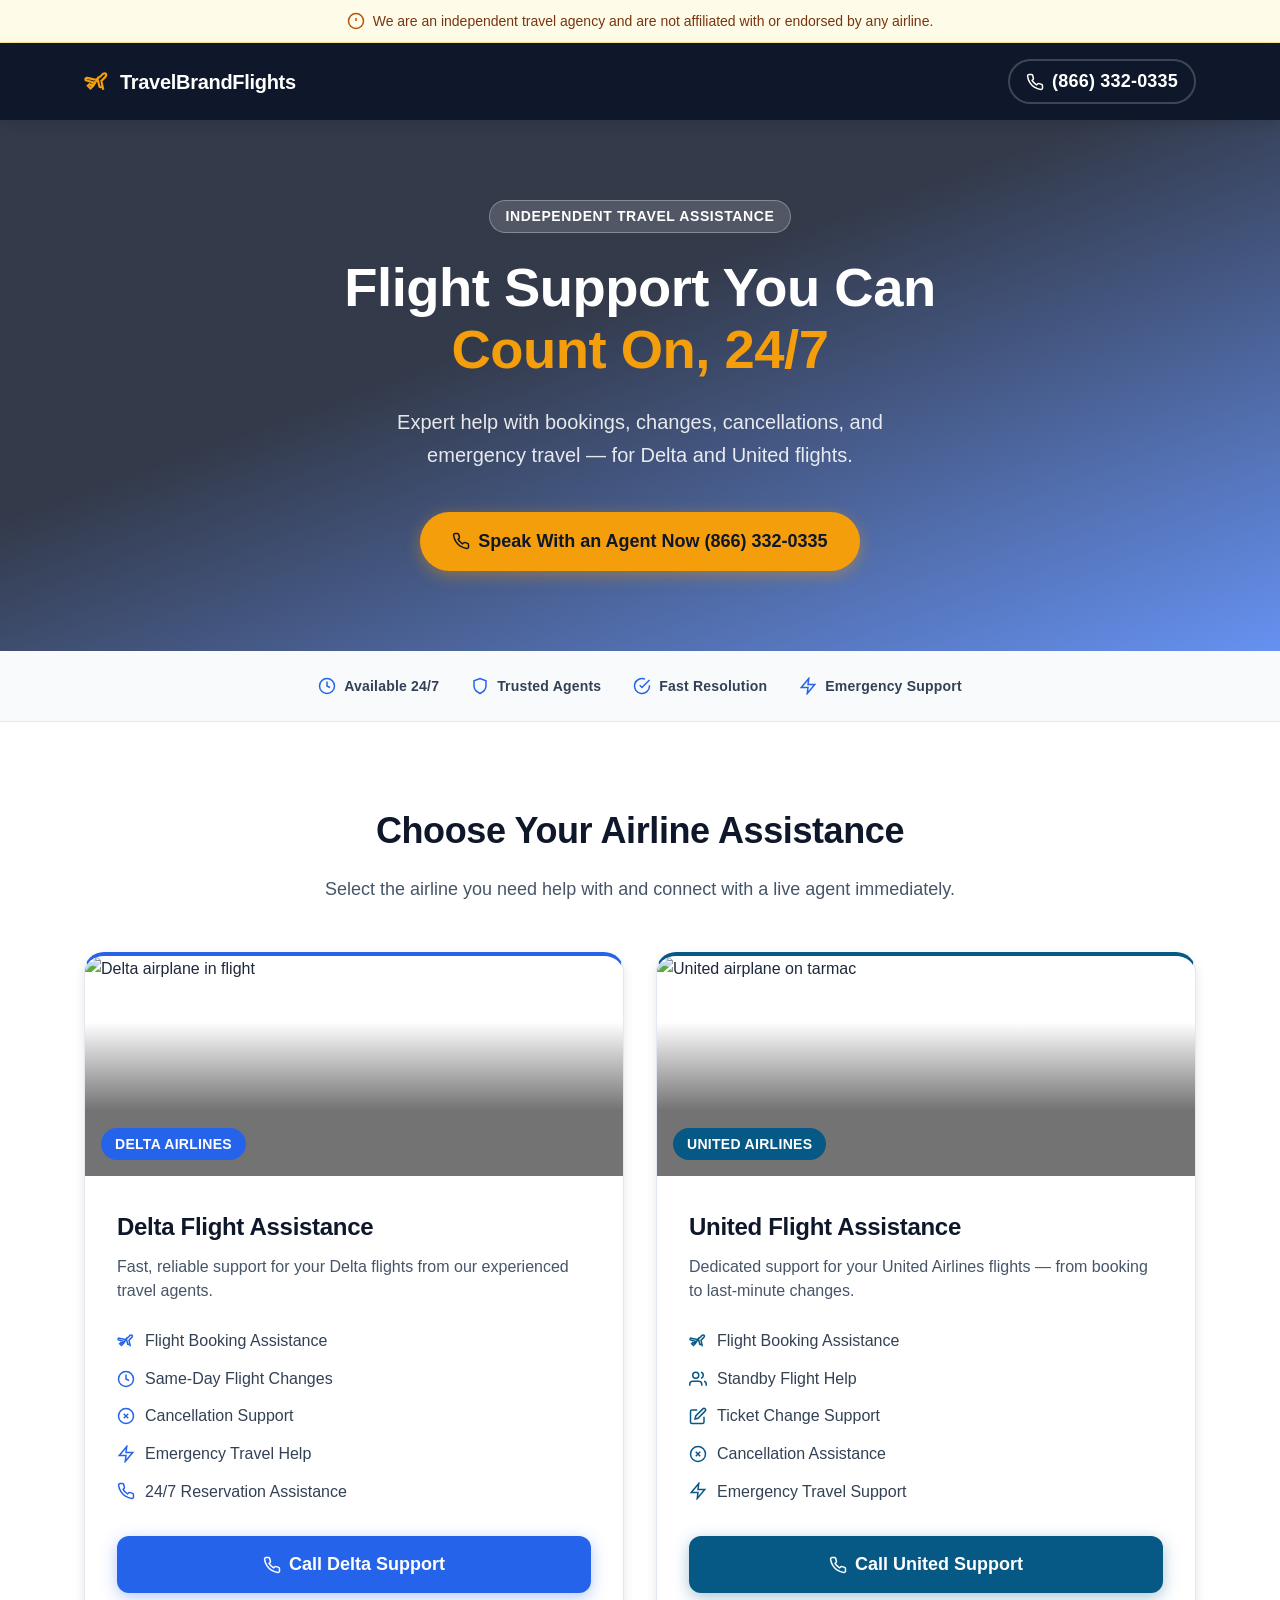
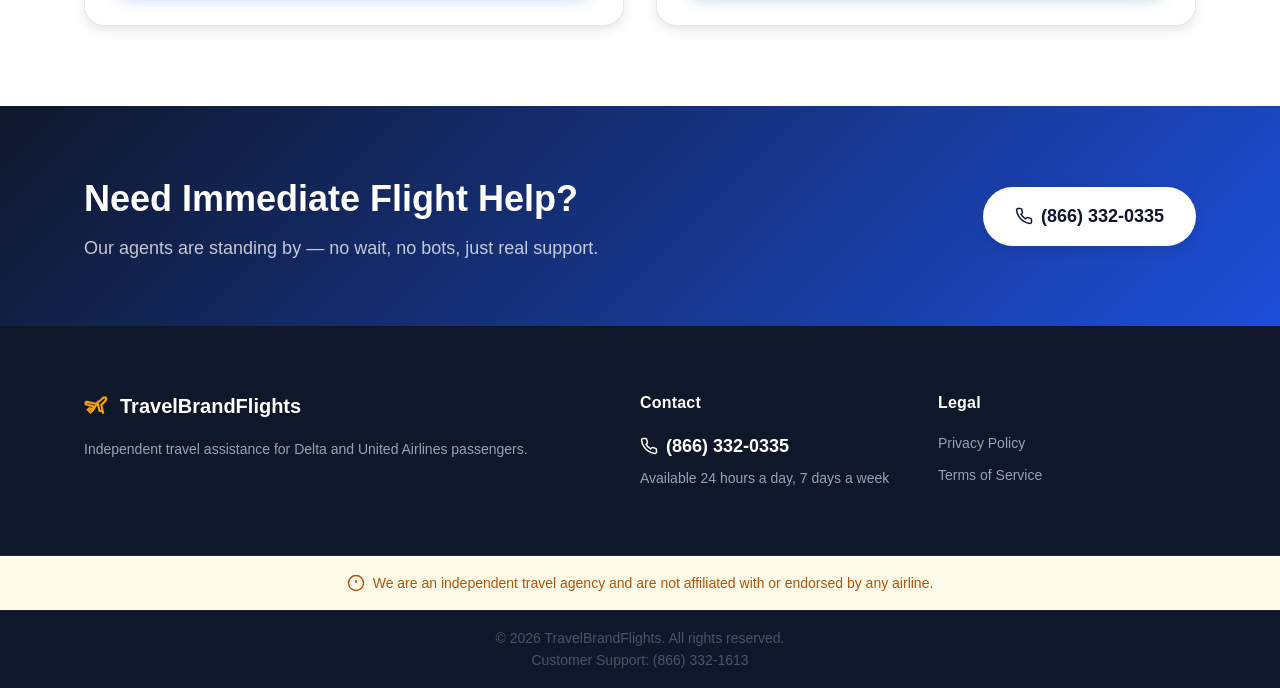
==== index.html @ d19da0a3 "Update fmt.Println message from 'Hello' to 'Goodbye'" ====
<!DOCTYPE html>
<html lang="en">
<head>
  <meta charset="UTF-8">
  <meta name="viewport" content="width=device-width, initial-scale=1.0">
  <title>Travel Flight Assistance – Delta &amp; United Support</title>
  <meta name="description" content="Independent travel assistance for Delta and United Airlines. Get help with flight booking, same-day changes, cancellations, and emergency travel support. Available 24/7.">
  <meta name="robots" content="index, follow">
  <link rel="stylesheet" href="style.css">
</head>
<body>

  <!-- Disclaimer Banner -->
  <div class="disclaimer-banner" role="note" aria-label="Independence notice">
    <div class="container disclaimer-inner">
      <svg viewBox="0 0 24 24" fill="none" stroke="currentColor" stroke-width="2" aria-hidden="true" class="icon-sm">
        <circle cx="12" cy="12" r="10"/><line x1="12" y1="8" x2="12" y2="12"/><line x1="12" y1="16" x2="12.01" y2="16"/>
      </svg>
      <span>We are an independent travel agency and are not affiliated with or endorsed by any airline.</span>
    </div>
  </div>

  <!-- Header -->
  <header class="header">
    <div class="container header-inner">
      <div class="logo">
        <svg viewBox="0 0 24 24" fill="none" stroke="currentColor" stroke-width="2" aria-hidden="true" class="icon-md">
          <path d="M17.8 19.2 16 11l3.5-3.5C21 6 21 4 19 4s-2 1-3.5 2.5L11 10l-8.2-1.8c-.5-.1-.9.1-1.1.5l-.3.5c-.2.5-.1 1 .3 1.3L9 12.5l-2.5 2.5L5 14l-1.5 1.5L6 18l2.5-2.5L12.5 9l1.8 7.3c.3.4.8.5 1.3.3l.5-.3c.4-.2.6-.6.5-1.1Z"/>
        </svg>
        <span>TravelBrandFlights</span>
      </div>
      <a href="tel:+18663320335" class="header-phone" aria-label="Call us at (866) 332-0335">
        <svg viewBox="0 0 24 24" fill="none" stroke="currentColor" stroke-width="2" aria-hidden="true" class="icon-sm">
          <path d="M22 16.92v3a2 2 0 0 1-2.18 2 19.79 19.79 0 0 1-8.63-3.07 19.5 19.5 0 0 1-6-6 19.79 19.79 0 0 1-3.07-8.67A2 2 0 0 1 4.11 2h3a2 2 0 0 1 2 1.72 12.84 12.84 0 0 0 .7 2.81 2 2 0 0 1-.45 2.11L8.09 9.91a16 16 0 0 0 6 6l1.27-1.27a2 2 0 0 1 2.11-.45 12.84 12.84 0 0 0 2.81.7A2 2 0 0 1 22 16.92z"/>
        </svg>
        (866) 332-0335
      </a>
    </div>
  </header>

  <!-- Hero -->
  <section class="hero">
    <div class="hero-bg" aria-hidden="true"></div>
    <div class="container hero-content">
      <p class="hero-eyebrow">Independent Travel Assistance</p>
      <h1 class="hero-title">Flight Support You Can<br><em>Count On, 24/7</em></h1>
      <p class="hero-sub">Expert help with bookings, changes, cancellations, and emergency travel — for Delta and United flights.</p>
      <a href="tel:+18663320335" class="btn btn-primary btn-lg">
        <svg viewBox="0 0 24 24" fill="none" stroke="currentColor" stroke-width="2" aria-hidden="true" class="icon-sm">
          <path d="M22 16.92v3a2 2 0 0 1-2.18 2 19.79 19.79 0 0 1-8.63-3.07 19.5 19.5 0 0 1-6-6 19.79 19.79 0 0 1-3.07-8.67A2 2 0 0 1 4.11 2h3a2 2 0 0 1 2 1.72 12.84 12.84 0 0 0 .7 2.81 2 2 0 0 1-.45 2.11L8.09 9.91a16 16 0 0 0 6 6l1.27-1.27a2 2 0 0 1 2.11-.45 12.84 12.84 0 0 0 2.81.7A2 2 0 0 1 22 16.92z"/>
        </svg>
        Speak With an Agent Now 
        (866) 332-0335
      </a>
    </div>
  </section>

  <!-- Trust Bar -->
  <div class="trust-bar">
    <div class="container trust-inner">
      <div class="trust-item">
        <svg viewBox="0 0 24 24" fill="none" stroke="currentColor" stroke-width="2" aria-hidden="true" class="icon-sm"><circle cx="12" cy="12" r="10"/><polyline points="12,6 12,12 16,14"/></svg>
        <span>Available 24/7</span>
      </div>
      <div class="trust-item">
        <svg viewBox="0 0 24 24" fill="none" stroke="currentColor" stroke-width="2" aria-hidden="true" class="icon-sm"><path d="M12 22s8-4 8-10V5l-8-3-8 3v7c0 6 8 10 8 10z"/></svg>
        <span>Trusted Agents</span>
      </div>
      <div class="trust-item">
        <svg viewBox="0 0 24 24" fill="none" stroke="currentColor" stroke-width="2" aria-hidden="true" class="icon-sm"><path d="M22 11.08V12a10 10 0 1 1-5.93-9.14"/><polyline points="22,4 12,14.01 9,11.01"/></svg>
        <span>Fast Resolution</span>
      </div>
      <div class="trust-item">
        <svg viewBox="0 0 24 24" fill="none" stroke="currentColor" stroke-width="2" aria-hidden="true" class="icon-sm"><polygon points="13,2 3,14 12,14 11,22 21,10 12,10 13,2"/></svg>
        <span>Emergency Support</span>
      </div>
    </div>
  </div>

  <!-- Main Cards Section -->
  <main id="services">
    <div class="container main-wrap">
      <h2 class="section-heading">Choose Your Airline Assistance</h2>
      <p class="section-sub">Select the airline you need help with and connect with a live agent immediately.</p>

      <div class="cards-grid">

        <!-- Card 1: Delta -->
        <article class="airline-card delta-card">
          <div class="card-image-wrap">
            <img
              src="https://images.pexels.com/photos/358319/pexels-photo-358319.jpeg?auto=compress&cs=tinysrgb&w=800&h=400&fit=crop"
              alt="Delta airplane in flight"
              loading="lazy"
              width="800" height="400"
            >
            <div class="card-img-overlay">
              <span class="airline-badge delta-badge">Delta Airlines</span>
            </div>
          </div>
          <div class="card-body">
            <h2 class="card-title">Delta Flight Assistance</h2>
            <p class="card-desc">Fast, reliable support for your Delta flights from our experienced travel agents.</p>
            <ul class="service-list">
              <li>
                <svg viewBox="0 0 24 24" fill="none" stroke="currentColor" stroke-width="2" aria-hidden="true" class="icon-sm list-icon"><path d="M17.8 19.2 16 11l3.5-3.5C21 6 21 4 19 4s-2 1-3.5 2.5L11 10l-8.2-1.8c-.5-.1-.9.1-1.1.5l-.3.5c-.2.5-.1 1 .3 1.3L9 12.5l-2.5 2.5L5 14l-1.5 1.5L6 18l2.5-2.5L12.5 9l1.8 7.3c.3.4.8.5 1.3.3l.5-.3c.4-.2.6-.6.5-1.1Z"/></svg>
                Flight Booking Assistance
              </li>
              <li>
                <svg viewBox="0 0 24 24" fill="none" stroke="currentColor" stroke-width="2" aria-hidden="true" class="icon-sm list-icon"><circle cx="12" cy="12" r="10"/><polyline points="12,6 12,12 16,14"/></svg>
                Same-Day Flight Changes
              </li>
              <li>
                <svg viewBox="0 0 24 24" fill="none" stroke="currentColor" stroke-width="2" aria-hidden="true" class="icon-sm list-icon"><circle cx="12" cy="12" r="10"/><line x1="15" y1="9" x2="9" y2="15"/><line x1="9" y1="9" x2="15" y2="15"/></svg>
                Cancellation Support
              </li>
              <li>
                <svg viewBox="0 0 24 24" fill="none" stroke="currentColor" stroke-width="2" aria-hidden="true" class="icon-sm list-icon"><polygon points="13,2 3,14 12,14 11,22 21,10 12,10 13,2"/></svg>
                Emergency Travel Help
              </li>
              <li>
                <svg viewBox="0 0 24 24" fill="none" stroke="currentColor" stroke-width="2" aria-hidden="true" class="icon-sm list-icon"><path d="M22 16.92v3a2 2 0 0 1-2.18 2 19.79 19.79 0 0 1-8.63-3.07 19.5 19.5 0 0 1-6-6 19.79 19.79 0 0 1-3.07-8.67A2 2 0 0 1 4.11 2h3a2 2 0 0 1 2 1.72 12.84 12.84 0 0 0 .7 2.81 2 2 0 0 1-.45 2.11L8.09 9.91a16 16 0 0 0 6 6l1.27-1.27a2 2 0 0 1 2.11-.45 12.84 12.84 0 0 0 2.81.7A2 2 0 0 1 22 16.92z"/></svg>
                24/7 Reservation Assistance
              </li>
            </ul>
            <a href="tel:+18663320335" class="btn btn-delta card-cta">
              <svg viewBox="0 0 24 24" fill="none" stroke="currentColor" stroke-width="2" aria-hidden="true" class="icon-sm">
                <path d="M22 16.92v3a2 2 0 0 1-2.18 2 19.79 19.79 0 0 1-8.63-3.07 19.5 19.5 0 0 1-6-6 19.79 19.79 0 0 1-3.07-8.67A2 2 0 0 1 4.11 2h3a2 2 0 0 1 2 1.72 12.84 12.84 0 0 0 .7 2.81 2 2 0 0 1-.45 2.11L8.09 9.91a16 16 0 0 0 6 6l1.27-1.27a2 2 0 0 1 2.11-.45 12.84 12.84 0 0 0 2.81.7A2 2 0 0 1 22 16.92z"/>
              </svg>
              Call Delta Support
            </a>
          </div>
        </article>

        <!-- Card 2: United -->
        <article class="airline-card united-card">
          <div class="card-image-wrap">
            <img
              src="https://images.pexels.com/photos/723240/pexels-photo-723240.jpeg?auto=compress&cs=tinysrgb&w=800&h=400&fit=crop"
              alt="United airplane on tarmac"
              loading="lazy"
              width="800" height="400"
            >
            <div class="card-img-overlay">
              <span class="airline-badge united-badge">United Airlines</span>
            </div>
          </div>
          <div class="card-body">
            <h2 class="card-title">United Flight Assistance</h2>
            <p class="card-desc">Dedicated support for your United Airlines flights — from booking to last-minute changes.</p>
            <ul class="service-list">
              <li>
                <svg viewBox="0 0 24 24" fill="none" stroke="currentColor" stroke-width="2" aria-hidden="true" class="icon-sm list-icon"><path d="M17.8 19.2 16 11l3.5-3.5C21 6 21 4 19 4s-2 1-3.5 2.5L11 10l-8.2-1.8c-.5-.1-.9.1-1.1.5l-.3.5c-.2.5-.1 1 .3 1.3L9 12.5l-2.5 2.5L5 14l-1.5 1.5L6 18l2.5-2.5L12.5 9l1.8 7.3c.3.4.8.5 1.3.3l.5-.3c.4-.2.6-.6.5-1.1Z"/></svg>
                Flight Booking Assistance
              </li>
              <li>
                <svg viewBox="0 0 24 24" fill="none" stroke="currentColor" stroke-width="2" aria-hidden="true" class="icon-sm list-icon"><path d="M17 21v-2a4 4 0 0 0-4-4H5a4 4 0 0 0-4 4v2"/><circle cx="9" cy="7" r="4"/><path d="M23 21v-2a4 4 0 0 0-3-3.87"/><path d="M16 3.13a4 4 0 0 1 0 7.75"/></svg>
                Standby Flight Help
              </li>
              <li>
                <svg viewBox="0 0 24 24" fill="none" stroke="currentColor" stroke-width="2" aria-hidden="true" class="icon-sm list-icon"><path d="M11 4H4a2 2 0 0 0-2 2v14a2 2 0 0 0 2 2h14a2 2 0 0 0 2-2v-7"/><path d="M18.5 2.5a2.121 2.121 0 0 1 3 3L12 15l-4 1 1-4 9.5-9.5z"/></svg>
                Ticket Change Support
              </li>
              <li>
                <svg viewBox="0 0 24 24" fill="none" stroke="currentColor" stroke-width="2" aria-hidden="true" class="icon-sm list-icon"><circle cx="12" cy="12" r="10"/><line x1="15" y1="9" x2="9" y2="15"/><line x1="9" y1="9" x2="15" y2="15"/></svg>
                Cancellation Assistance
              </li>
              <li>
                <svg viewBox="0 0 24 24" fill="none" stroke="currentColor" stroke-width="2" aria-hidden="true" class="icon-sm list-icon"><polygon points="13,2 3,14 12,14 11,22 21,10 12,10 13,2"/></svg>
                Emergency Travel Support
              </li>
            </ul>
            <a href="tel:+18663320335" class="btn btn-united card-cta">
              <svg viewBox="0 0 24 24" fill="none" stroke="currentColor" stroke-width="2" aria-hidden="true" class="icon-sm">
                <path d="M22 16.92v3a2 2 0 0 1-2.18 2 19.79 19.79 0 0 1-8.63-3.07 19.5 19.5 0 0 1-6-6 19.79 19.79 0 0 1-3.07-8.67A2 2 0 0 1 4.11 2h3a2 2 0 0 1 2 1.72 12.84 12.84 0 0 0 .7 2.81 2 2 0 0 1-.45 2.11L8.09 9.91a16 16 0 0 0 6 6l1.27-1.27a2 2 0 0 1 2.11-.45 12.84 12.84 0 0 0 2.81.7A2 2 0 0 1 22 16.92z"/>
              </svg>
              Call United Support
            </a>
          </div>
        </article>

      </div>
    </div>
  </main>

  <!-- CTA Band -->
  <section class="cta-band">
    <div class="container cta-band-inner">
      <div class="cta-band-text">
        <h2>Need Immediate Flight Help?</h2>
        <p>Our agents are standing by — no wait, no bots, just real support.</p>
      </div>
      <a href="tel:+18663320335" class="btn btn-white btn-lg">
        <svg viewBox="0 0 24 24" fill="none" stroke="currentColor" stroke-width="2" aria-hidden="true" class="icon-sm">
          <path d="M22 16.92v3a2 2 0 0 1-2.18 2 19.79 19.79 0 0 1-8.63-3.07 19.5 19.5 0 0 1-6-6 19.79 19.79 0 0 1-3.07-8.67A2 2 0 0 1 4.11 2h3a2 2 0 0 1 2 1.72 12.84 12.84 0 0 0 .7 2.81 2 2 0 0 1-.45 2.11L8.09 9.91a16 16 0 0 0 6 6l1.27-1.27a2 2 0 0 1 2.11-.45 12.84 12.84 0 0 0 2.81.7A2 2 0 0 1 22 16.92z"/>
        </svg>
        (866) 332-0335
      </a>
    </div>
  </section>

  <!-- Footer -->
  <footer class="footer">
    <div class="container footer-grid">

      <div class="footer-col">
        <div class="footer-logo">
          <svg viewBox="0 0 24 24" fill="none" stroke="currentColor" stroke-width="2" aria-hidden="true" class="icon-md">
            <path d="M17.8 19.2 16 11l3.5-3.5C21 6 21 4 19 4s-2 1-3.5 2.5L11 10l-8.2-1.8c-.5-.1-.9.1-1.1.5l-.3.5c-.2.5-.1 1 .3 1.3L9 12.5l-2.5 2.5L5 14l-1.5 1.5L6 18l2.5-2.5L12.5 9l1.8 7.3c.3.4.8.5 1.3.3l.5-.3c.4-.2.6-.6.5-1.1Z"/>
          </svg>
          TravelBrandFlights
        </div>
        <p>Independent travel assistance for Delta and United Airlines passengers.</p>
      </div>

      <div class="footer-col">
        <h3>Contact</h3>
        <a href="tel:+18663320335" class="footer-phone">
          <svg viewBox="0 0 24 24" fill="none" stroke="currentColor" stroke-width="2" aria-hidden="true" class="icon-sm">
            <path d="M22 16.92v3a2 2 0 0 1-2.18 2 19.79 19.79 0 0 1-8.63-3.07 19.5 19.5 0 0 1-6-6 19.79 19.79 0 0 1-3.07-8.67A2 2 0 0 1 4.11 2h3a2 2 0 0 1 2 1.72 12.84 12.84 0 0 0 .7 2.81 2 2 0 0 1-.45 2.11L8.09 9.91a16 16 0 0 0 6 6l1.27-1.27a2 2 0 0 1 2.11-.45 12.84 12.84 0 0 0 2.81.7A2 2 0 0 1 22 16.92z"/>
          </svg>
          (866) 332-0335
        </a>
        <p class="footer-hours">Available 24 hours a day, 7 days a week</p>
      </div>

      <div class="footer-col">
        <h3>Legal</h3>
        <nav aria-label="Footer legal links" class="footer-nav">
          <a href="privacy-policy.html">Privacy Policy</a>
          <a href="terms-conditions.html">Terms of Service</a>
        </nav>
      </div>

    </div>

    <div class="footer-disclaimer">
      <div class="container footer-disclaimer-inner">
        <svg viewBox="0 0 24 24" fill="none" stroke="currentColor" stroke-width="2" aria-hidden="true" class="icon-sm">
          <circle cx="12" cy="12" r="10"/><line x1="12" y1="8" x2="12" y2="12"/><line x1="12" y1="16" x2="12.01" y2="16"/>
        </svg>
        We are an independent travel agency and are not affiliated with or endorsed by any airline.
      </div>
    </div>

    <div class="footer-bottom">
  <div class="container">
    <p>&copy; 2026 TravelBrandFlights. All rights reserved.</p>
    <p>Customer Support: (866) 332-1613</p>
  </div>
</div> 

  </footer>

  <script src="script.js" type="module"></script>
</body>
</html>
---- style.css ----
/* ── Reset & Base ─────────────────────────────────────────── */
*, *::before, *::after { box-sizing: border-box; margin: 0; padding: 0; }

:root {
  --font: -apple-system, BlinkMacSystemFont, 'Segoe UI', Roboto, Helvetica, Arial, sans-serif;

  /* Color system */
  --clr-delta-600:  #1d4ed8;
  --clr-delta-500:  #2563eb;
  --clr-delta-400:  #3b82f6;
  --clr-delta-100:  #dbeafe;
  --clr-delta-50:   #eff6ff;

  --clr-united-700: #0c4a6e;
  --clr-united-600: #075985;
  --clr-united-500: #0ea5e9;
  --clr-united-100: #e0f2fe;
  --clr-united-50:  #f0f9ff;

  --clr-neutral-900: #0f172a;
  --clr-neutral-800: #1e293b;
  --clr-neutral-700: #334155;
  --clr-neutral-600: #475569;
  --clr-neutral-400: #94a3b8;
  --clr-neutral-200: #e2e8f0;
  --clr-neutral-100: #f1f5f9;
  --clr-neutral-50:  #f8fafc;

  --clr-accent:      #f59e0b;
  --clr-accent-dark: #d97706;
  --clr-success:     #16a34a;
  --clr-warning:     #d97706;
  --clr-error:       #dc2626;

  /* Spacing (8px system) */
  --sp-1: 8px; --sp-2: 16px; --sp-3: 24px; --sp-4: 32px;
  --sp-5: 40px; --sp-6: 48px; --sp-8: 64px; --sp-10: 80px;

  /* Type */
  --text-sm:   0.875rem;
  --text-base: 1rem;
  --text-lg:   1.125rem;
  --text-xl:   1.25rem;
  --text-2xl:  1.5rem;
  --text-3xl:  1.875rem;
  --text-4xl:  2.25rem;
  --text-5xl:  3rem;

  --radius-sm: 6px;
  --radius-md: 12px;
  --radius-lg: 20px;
  --radius-pill: 999px;

  --shadow-sm:  0 1px 3px rgba(0,0,0,.08);
  --shadow-md:  0 4px 12px rgba(0,0,0,.1);
  --shadow-lg:  0 12px 32px rgba(0,0,0,.14);
  --shadow-xl:  0 20px 48px rgba(0,0,0,.18);

  --transition: 0.22s cubic-bezier(.4,0,.2,1);
}

html { scroll-behavior: smooth; }

body {
  font-family: var(--font);
  font-size: var(--text-base);
  line-height: 1.6;
  color: var(--clr-neutral-800);
  background: #fff;
  -webkit-font-smoothing: antialiased;
}

/* ── Icon helpers ─────────────────────────────────────────── */
.icon-sm  { width: 18px; height: 18px; flex-shrink: 0; }
.icon-md  { width: 26px; height: 26px; flex-shrink: 0; }

/* ── Layout ──────────────────────────────────────────────── */
.container {
  max-width: 1160px;
  margin: 0 auto;
  padding: 0 var(--sp-3);
}

/* ── Disclaimer Banner ───────────────────────────────────── */
.disclaimer-banner {
  background: #fefce8;
  border-bottom: 1px solid #fde68a;
  padding: 10px 0;
  font-size: var(--text-sm);
  color: #78350f;
}
.disclaimer-inner {
  display: flex;
  align-items: center;
  gap: var(--sp-1);
  justify-content: center;
  text-align: center;
}
.disclaimer-inner svg { color: #b45309; flex-shrink: 0; }

/* ── Header ──────────────────────────────────────────────── */
.header {
  background: var(--clr-neutral-900);
  padding: var(--sp-2) 0;
  position: sticky;
  top: 0;
  z-index: 100;
  box-shadow: var(--shadow-md);
}
.header-inner {
  display: flex;
  justify-content: space-between;
  align-items: center;
  gap: var(--sp-2);
}
.logo {
  display: flex;
  align-items: center;
  gap: 10px;
  color: #fff;
  font-size: var(--text-xl);
  font-weight: 700;
  letter-spacing: -.3px;
  text-decoration: none;
}
.logo svg { color: var(--clr-accent); }
.header-phone {
  display: flex;
  align-items: center;
  gap: 8px;
  color: #fff;
  text-decoration: none;
  font-size: var(--text-lg);
  font-weight: 700;
  letter-spacing: .2px;
  padding: 6px 16px;
  border-radius: var(--radius-pill);
  border: 2px solid rgba(255,255,255,.2);
  transition: background var(--transition), border-color var(--transition);
}
.header-phone:hover {
  background: rgba(255,255,255,.1);
  border-color: rgba(255,255,255,.5);
}

/* ── Hero ────────────────────────────────────────────────── */
.hero {
  position: relative;
  min-height: 520px;
  display: flex;
  align-items: center;
  overflow: hidden;
}
.hero-bg {
  position: absolute;
  inset: 0;
  background:
    linear-gradient(160deg, rgba(15,23,42,.85) 40%, rgba(37,99,235,.7) 100%),
    url('https://images.pexels.com/photos/1004584/pexels-photo-1004584.jpeg?auto=compress&cs=tinysrgb&w=1600&h=700&fit=crop')
    center/cover no-repeat;
}
.hero-content {
  position: relative;
  z-index: 2;
  padding: var(--sp-10) var(--sp-3);
  color: #fff;
  text-align: center;
  max-width: 760px;
  margin: 0 auto;
}
.hero-eyebrow {
  display: inline-block;
  background: rgba(255,255,255,.15);
  border: 1px solid rgba(255,255,255,.3);
  border-radius: var(--radius-pill);
  padding: 4px 16px;
  font-size: var(--text-sm);
  font-weight: 600;
  letter-spacing: .6px;
  text-transform: uppercase;
  margin-bottom: var(--sp-3);
}
.hero-title {
  font-size: clamp(2rem, 5vw, 3.4rem);
  font-weight: 800;
  line-height: 1.15;
  margin-bottom: var(--sp-3);
  letter-spacing: -.5px;
}
.hero-title em {
  font-style: normal;
  color: var(--clr-accent);
}
.hero-sub {
  font-size: clamp(var(--text-base), 2vw, var(--text-xl));
  opacity: .88;
  max-width: 560px;
  margin: 0 auto var(--sp-5);
  line-height: 1.65;
}

/* ── Buttons ─────────────────────────────────────────────── */
.btn {
  display: inline-flex;
  align-items: center;
  gap: 8px;
  border: none;
  border-radius: var(--radius-pill);
  font-family: var(--font);
  font-weight: 700;
  cursor: pointer;
  text-decoration: none;
  transition: transform var(--transition), box-shadow var(--transition), background var(--transition), filter var(--transition);
  white-space: nowrap;
}
.btn:active { transform: scale(.97); }
.btn-lg { padding: 15px 32px; font-size: var(--text-lg); }
.btn-md { padding: 11px 24px; font-size: var(--text-base); }

.btn-primary {
  background: var(--clr-accent);
  color: var(--clr-neutral-900);
  box-shadow: 0 4px 16px rgba(245,158,11,.4);
}
.btn-primary:hover { background: var(--clr-accent-dark); box-shadow: 0 8px 24px rgba(245,158,11,.5); transform: translateY(-2px); }

.btn-delta {
  background: var(--clr-delta-500);
  color: #fff;
  box-shadow: 0 4px 16px rgba(37,99,235,.35);
  width: 100%;
  justify-content: center;
  padding: 14px 24px;
  font-size: var(--text-lg);
  border-radius: var(--radius-md);
}
.btn-delta:hover { background: var(--clr-delta-600); box-shadow: 0 8px 24px rgba(37,99,235,.45); transform: translateY(-2px); }

.btn-united {
  background: var(--clr-united-600);
  color: #fff;
  box-shadow: 0 4px 16px rgba(7,89,133,.35);
  width: 100%;
  justify-content: center;
  padding: 14px 24px;
  font-size: var(--text-lg);
  border-radius: var(--radius-md);
}
.btn-united:hover { background: var(--clr-united-700); box-shadow: 0 8px 24px rgba(7,89,133,.45); transform: translateY(-2px); }

.btn-white {
  background: #fff;
  color: var(--clr-neutral-900);
  box-shadow: var(--shadow-md);
}
.btn-white:hover { box-shadow: var(--shadow-lg); transform: translateY(-2px); }

/* ── Trust Bar ───────────────────────────────────────────── */
.trust-bar {
  background: var(--clr-neutral-50);
  border-bottom: 1px solid var(--clr-neutral-200);
  padding: var(--sp-3) 0;
}
.trust-inner {
  display: flex;
  flex-wrap: wrap;
  justify-content: center;
  gap: var(--sp-4);
}
.trust-item {
  display: flex;
  align-items: center;
  gap: 8px;
  font-size: var(--text-sm);
  font-weight: 600;
  color: var(--clr-neutral-700);
  letter-spacing: .2px;
}
.trust-item svg { color: var(--clr-delta-500); }

/* ── Main / Cards Section ────────────────────────────────── */
#services { padding: var(--sp-10) 0; background: #fff; }
.main-wrap { max-width: 1160px; }

.section-heading {
  font-size: clamp(var(--text-2xl), 3.5vw, var(--text-4xl));
  font-weight: 800;
  color: var(--clr-neutral-900);
  text-align: center;
  margin-bottom: var(--sp-2);
  letter-spacing: -.4px;
}
.section-sub {
  text-align: center;
  color: var(--clr-neutral-600);
  font-size: var(--text-lg);
  margin-bottom: var(--sp-6);
}

.cards-grid {
  display: grid;
  grid-template-columns: 1fr 1fr;
  gap: var(--sp-4);
}

/* ── Airline Card ────────────────────────────────────────── */
.airline-card {
  border-radius: var(--radius-lg);
  overflow: hidden;
  background: #fff;
  box-shadow: var(--shadow-md);
  border: 1px solid var(--clr-neutral-200);
  display: flex;
  flex-direction: column;
  transition: box-shadow var(--transition), transform var(--transition);
}
.airline-card:hover {
  box-shadow: var(--shadow-xl);
  transform: translateY(-6px);
}

/* Image */
.card-image-wrap {
  position: relative;
  overflow: hidden;
  height: 220px;
}
.card-image-wrap img {
  width: 100%;
  height: 100%;
  object-fit: cover;
  display: block;
  transition: transform 0.5s ease;
}
.airline-card:hover .card-image-wrap img { transform: scale(1.05); }
.card-img-overlay {
  position: absolute;
  inset: 0;
  background: linear-gradient(to top, rgba(0,0,0,.55) 30%, transparent 70%);
  display: flex;
  align-items: flex-end;
  padding: var(--sp-2);
}
.airline-badge {
  display: inline-block;
  border-radius: var(--radius-pill);
  font-size: var(--text-sm);
  font-weight: 700;
  padding: 5px 14px;
  letter-spacing: .3px;
  text-transform: uppercase;
}
.delta-badge  { background: var(--clr-delta-500);  color: #fff; }
.united-badge { background: var(--clr-united-600); color: #fff; }

/* Delta card accent border */
.delta-card  { border-top: 4px solid var(--clr-delta-500); }
.united-card { border-top: 4px solid var(--clr-united-600); }

/* Card body */
.card-body {
  padding: var(--sp-4);
  display: flex;
  flex-direction: column;
  flex: 1;
}
.card-title {
  font-size: var(--text-2xl);
  font-weight: 800;
  color: var(--clr-neutral-900);
  margin-bottom: var(--sp-1);
  letter-spacing: -.3px;
}
.card-desc {
  color: var(--clr-neutral-600);
  font-size: var(--text-base);
  margin-bottom: var(--sp-3);
  line-height: 1.55;
}

/* Service list */
.service-list {
  list-style: none;
  display: flex;
  flex-direction: column;
  gap: 12px;
  margin-bottom: var(--sp-4);
  flex: 1;
}
.service-list li {
  display: flex;
  align-items: center;
  gap: 10px;
  font-size: var(--text-base);
  color: var(--clr-neutral-700);
  font-weight: 500;
}
.delta-card  .list-icon { color: var(--clr-delta-500);  }
.united-card .list-icon { color: var(--clr-united-600); }

.card-cta { margin-top: auto; }

/* ── CTA Band ────────────────────────────────────────────── */
.cta-band {
  background: linear-gradient(135deg, var(--clr-neutral-900) 0%, var(--clr-delta-600) 100%);
  padding: var(--sp-8) 0;
}
.cta-band-inner {
  display: flex;
  align-items: center;
  justify-content: space-between;
  gap: var(--sp-4);
  flex-wrap: wrap;
}
.cta-band-text h2 {
  font-size: clamp(var(--text-2xl), 3vw, var(--text-4xl));
  font-weight: 800;
  color: #fff;
  margin-bottom: 6px;
}
.cta-band-text p {
  color: rgba(255,255,255,.75);
  font-size: var(--text-lg);
}

/* ── Footer ──────────────────────────────────────────────── */
.footer {
  background: var(--clr-neutral-900);
  color: var(--clr-neutral-400);
  font-size: var(--text-sm);
}
.footer-grid {
  display: grid;
  grid-template-columns: 2fr 1fr 1fr;
  gap: var(--sp-5);
  padding: var(--sp-8) var(--sp-3);
}
.footer-col h3 {
  color: #fff;
  font-size: var(--text-base);
  font-weight: 700;
  margin-bottom: var(--sp-2);
  letter-spacing: .2px;
}
.footer-col p { line-height: 1.7; }

.footer-logo {
  display: flex;
  align-items: center;
  gap: 10px;
  color: #fff;
  font-size: var(--text-xl);
  font-weight: 700;
  margin-bottom: var(--sp-2);
}
.footer-logo svg { color: var(--clr-accent); }

.footer-phone {
  display: flex;
  align-items: center;
  gap: 8px;
  color: #fff;
  text-decoration: none;
  font-size: var(--text-lg);
  font-weight: 700;
  margin-bottom: 6px;
  transition: color var(--transition);
}
.footer-phone:hover { color: var(--clr-delta-400); }
.footer-hours { font-size: var(--text-sm); color: var(--clr-neutral-400); }

.footer-nav {
  display: flex;
  flex-direction: column;
  gap: 10px;
}
.footer-nav a {
  color: var(--clr-neutral-400);
  text-decoration: none;
  transition: color var(--transition);
}
.footer-nav a:hover { color: #fff; }

/* Footer disclaimer */
.footer-disclaimer {
  border-top: 1px solid var(--clr-neutral-800);
  padding: var(--sp-2) var(--sp-3);
  font-size: var(--text-sm);
  color: #b45309;
  background: #fefce8;
}
.footer-disclaimer-inner {
  display: flex;
  align-items: center;
  gap: 8px;
  justify-content: center;
  text-align: center;
}
.footer-disclaimer svg { flex-shrink: 0; color: #b45309; }

/* Footer bottom */
.footer-bottom {
  border-top: 1px solid var(--clr-neutral-800);
  padding: var(--sp-2) var(--sp-3);
  text-align: center;
  font-size: var(--text-sm);
  color: var(--clr-neutral-600);
}

/* ── Responsive ──────────────────────────────────────────── */
@media (max-width: 900px) {
  .cards-grid { grid-template-columns: 1fr; }
  .footer-grid { grid-template-columns: 1fr 1fr; }
  .footer-col:first-child { grid-column: 1 / -1; }
  .cta-band-inner { justify-content: center; text-align: center; }
}

@media (max-width: 600px) {
  .header-phone { display: none; }
  .hero-content { padding: var(--sp-8) var(--sp-2); }
  .trust-inner { gap: var(--sp-2); }
  .footer-grid {
    grid-template-columns: 1fr;
    padding: var(--sp-5) var(--sp-2);
    gap: var(--sp-4);
  }
  .footer-col:first-child { grid-column: auto; }
  .card-image-wrap { height: 180px; }
  .card-body { padding: var(--sp-3); }
}

@media (max-width: 400px) {
  .container { padding: 0 var(--sp-2); }
  .btn-lg { padding: 13px 22px; font-size: var(--text-base); }
}
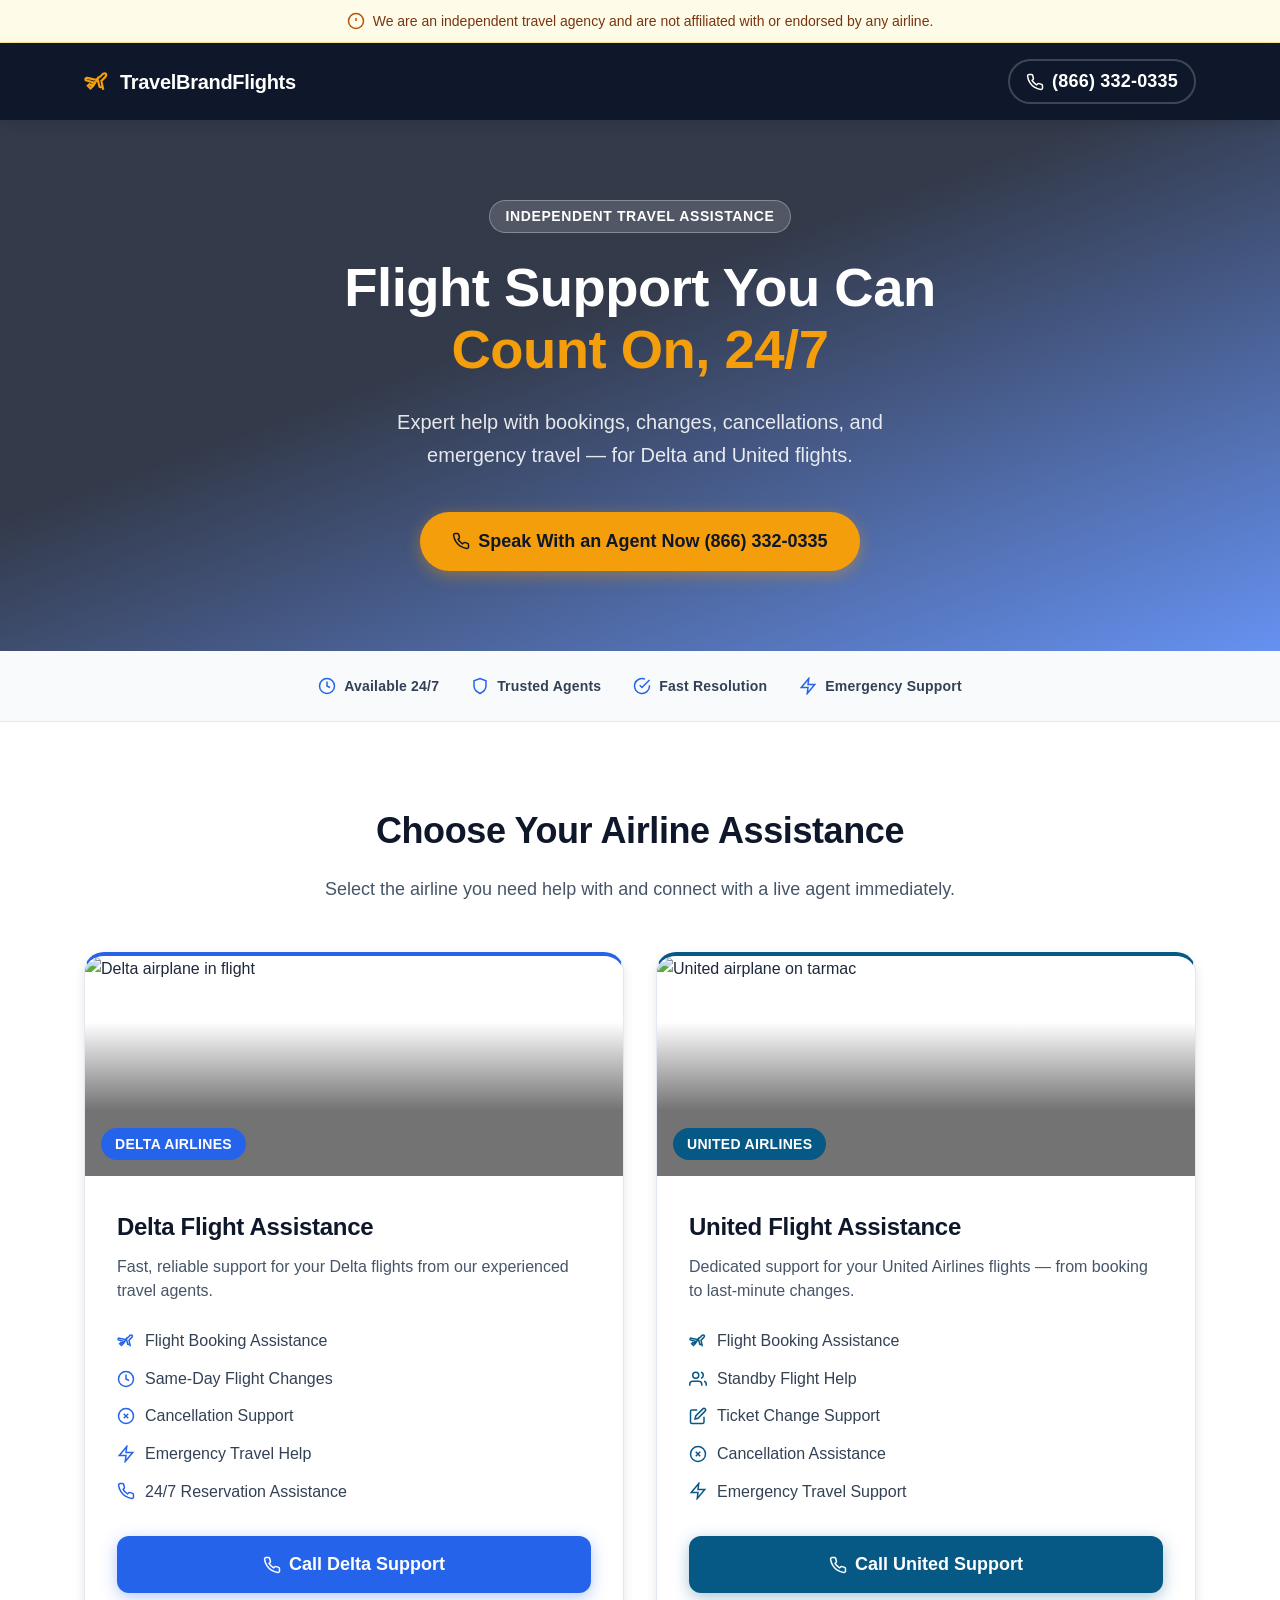
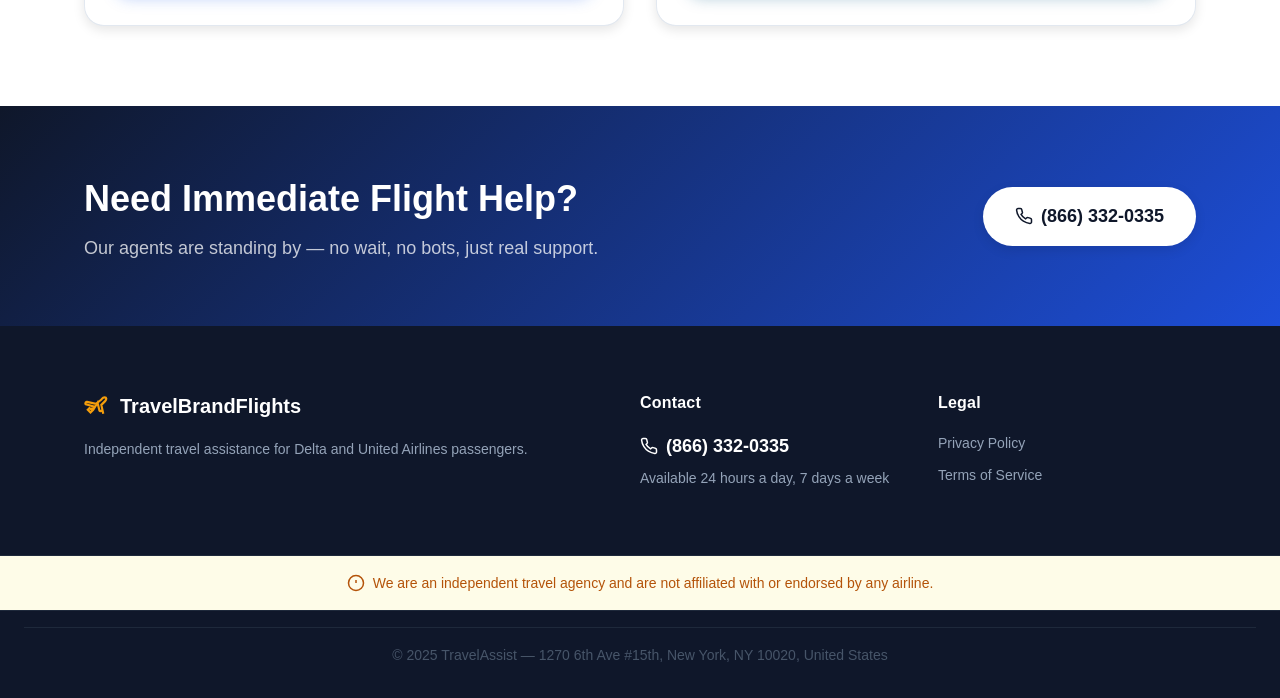
==== commit b2663be3: "Update print statement from 'Hello' to 'Goodbye'" ====
--- a/index.html
+++ b/index.html
@@ -244,11 +244,11 @@
     </div>
 
     <div class="footer-bottom">
-  <div class="container">
-    <p>&copy; 2026 TravelBrandFlights. All rights reserved.</p>
-    <p>Customer Support: (866) 332-1613</p>
-  </div>
-</div> 
+      <div class="footer-bottom">
+      <div class="container">
+        <p>&copy; 2025 TravelAssist &mdash; 1270 6th Ave #15th, New York, NY 10020, United States</p>
+      </div>
+    </div>
 
   </footer>
 
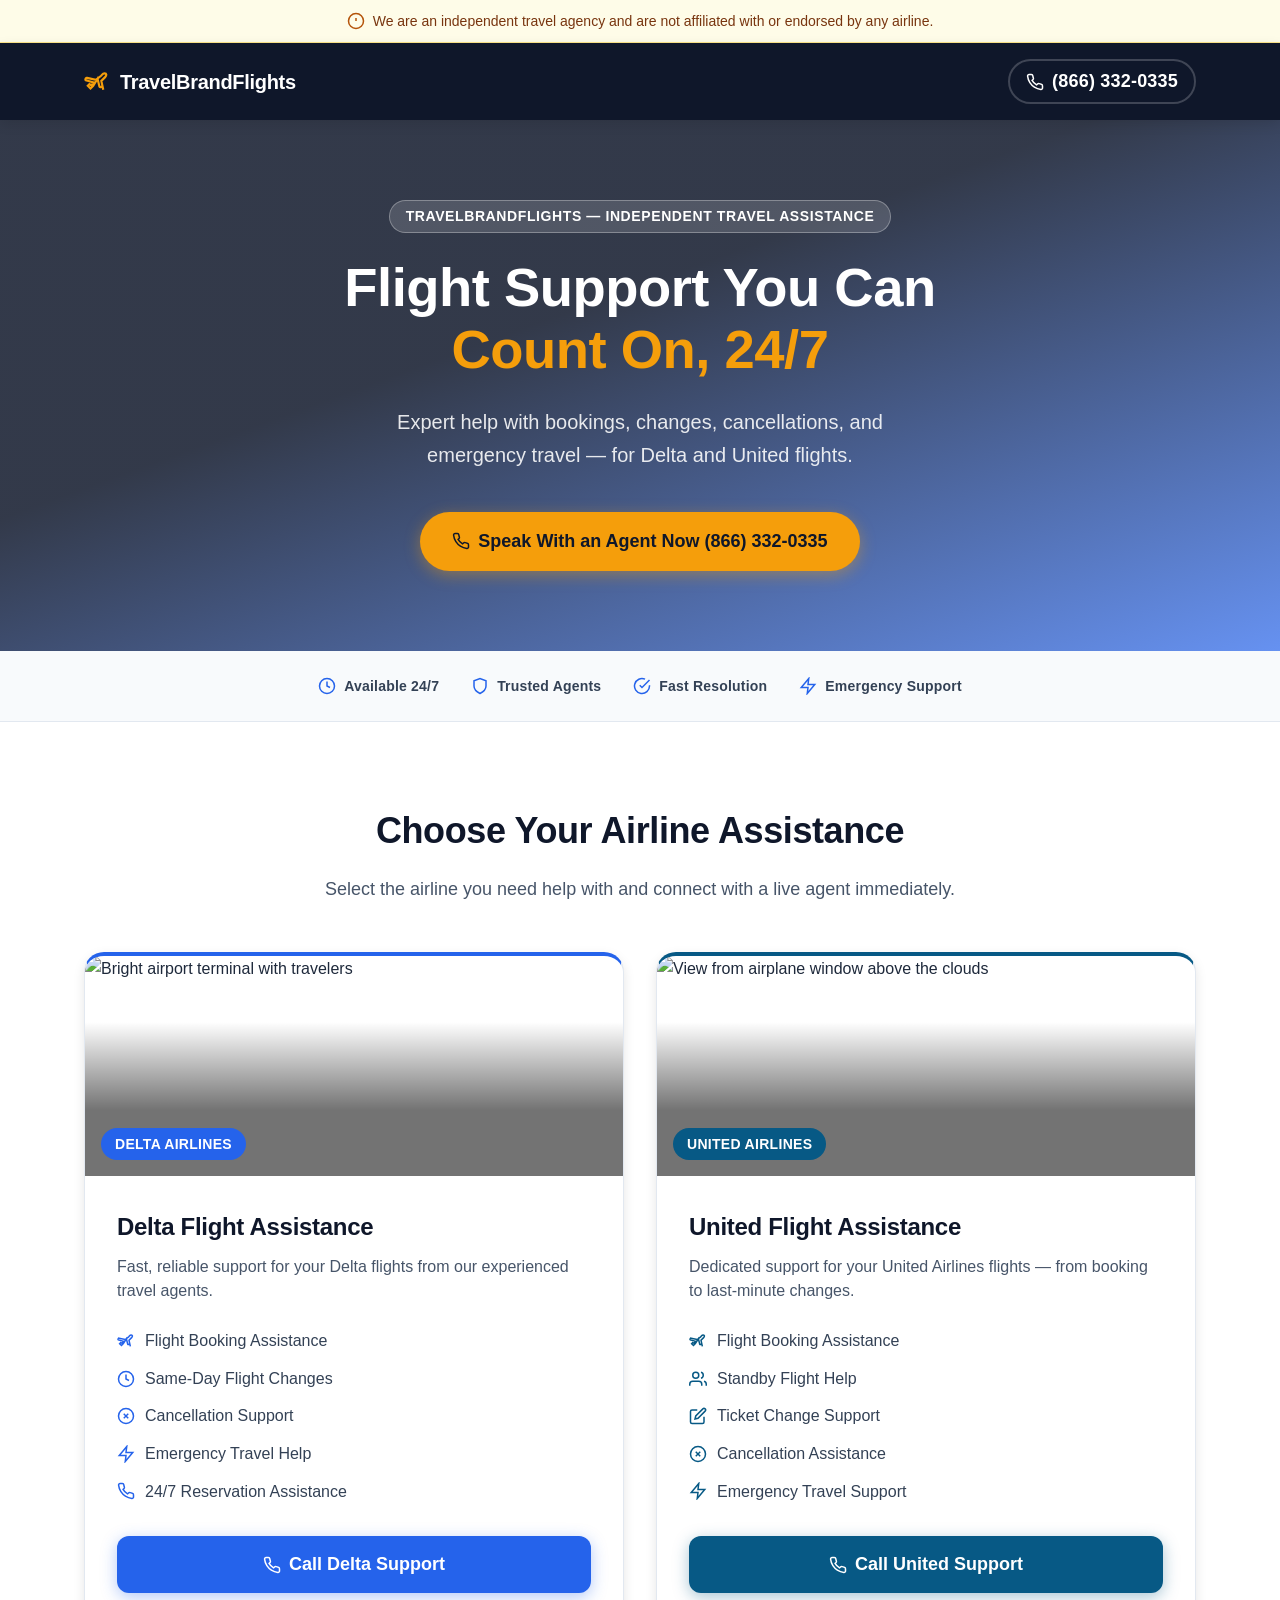
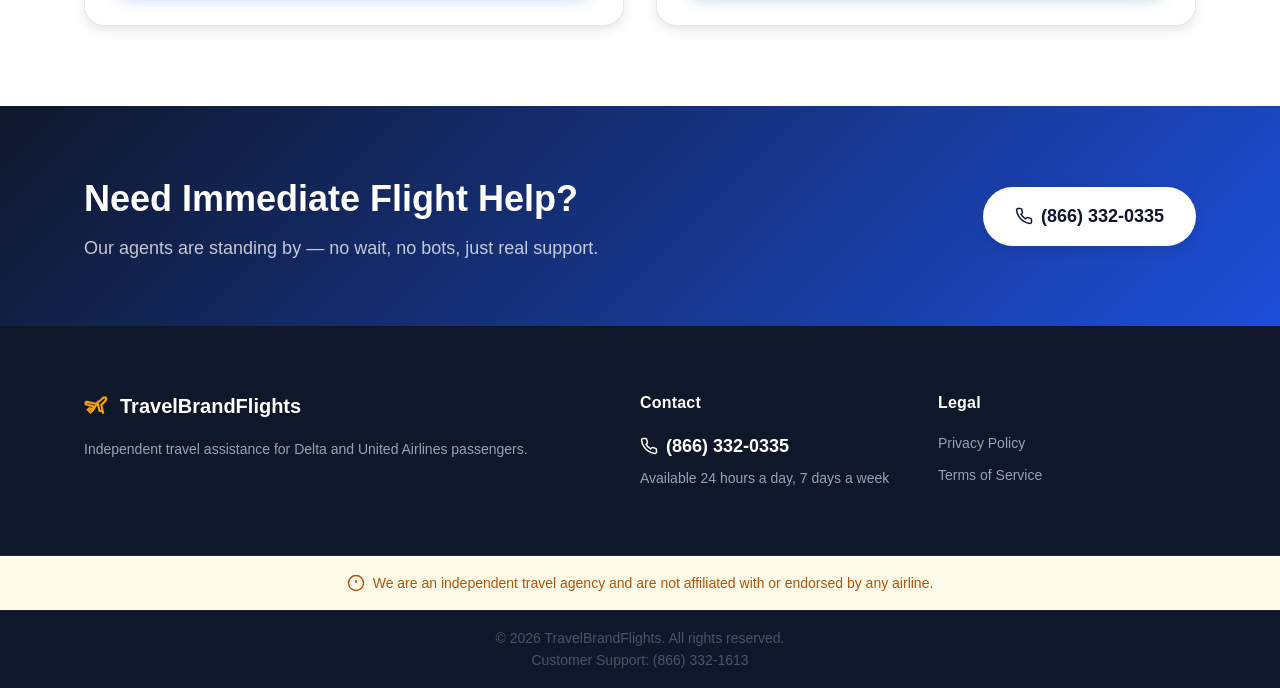
==== commit 48bc5386: "Update print statement from 'Hello' to 'Goodbye'" ====
--- a/index.html
+++ b/index.html
@@ -42,14 +42,14 @@
   <section class="hero">
     <div class="hero-bg" aria-hidden="true"></div>
     <div class="container hero-content">
-      <p class="hero-eyebrow">Independent Travel Assistance</p>
+      <p class="hero-eyebrow">TravelBrandFlights &mdash; Independent Travel Assistance</p>
       <h1 class="hero-title">Flight Support You Can<br><em>Count On, 24/7</em></h1>
       <p class="hero-sub">Expert help with bookings, changes, cancellations, and emergency travel — for Delta and United flights.</p>
       <a href="tel:+18663320335" class="btn btn-primary btn-lg">
         <svg viewBox="0 0 24 24" fill="none" stroke="currentColor" stroke-width="2" aria-hidden="true" class="icon-sm">
           <path d="M22 16.92v3a2 2 0 0 1-2.18 2 19.79 19.79 0 0 1-8.63-3.07 19.5 19.5 0 0 1-6-6 19.79 19.79 0 0 1-3.07-8.67A2 2 0 0 1 4.11 2h3a2 2 0 0 1 2 1.72 12.84 12.84 0 0 0 .7 2.81 2 2 0 0 1-.45 2.11L8.09 9.91a16 16 0 0 0 6 6l1.27-1.27a2 2 0 0 1 2.11-.45 12.84 12.84 0 0 0 2.81.7A2 2 0 0 1 22 16.92z"/>
         </svg>
-        Speak With an Agent Now 
+        Speak With an Agent Now
         (866) 332-0335
       </a>
     </div>
@@ -89,8 +89,8 @@
         <article class="airline-card delta-card">
           <div class="card-image-wrap">
             <img
-              src="https://images.pexels.com/photos/358319/pexels-photo-358319.jpeg?auto=compress&cs=tinysrgb&w=800&h=400&fit=crop"
-              alt="Delta airplane in flight"
+              src="https://images.pexels.com/photos/2026324/pexels-photo-2026324.jpeg?auto=compress&cs=tinysrgb&w=800&h=400&fit=crop"
+              alt="Bright airport terminal with travelers"
               loading="lazy"
               width="800" height="400"
             >
@@ -136,8 +136,8 @@
         <article class="airline-card united-card">
           <div class="card-image-wrap">
             <img
-              src="https://images.pexels.com/photos/723240/pexels-photo-723240.jpeg?auto=compress&cs=tinysrgb&w=800&h=400&fit=crop"
-              alt="United airplane on tarmac"
+              src="https://images.pexels.com/photos/1170686/pexels-photo-1170686.jpeg?auto=compress&cs=tinysrgb&w=800&h=400&fit=crop"
+              alt="View from airplane window above the clouds"
               loading="lazy"
               width="800" height="400"
             >
@@ -244,9 +244,9 @@
     </div>
 
     <div class="footer-bottom">
-      <div class="footer-bottom">
       <div class="container">
-        <p>&copy; 2025 TravelAssist &mdash; 1270 6th Ave #15th, New York, NY 10020, United States</p>
+        <p>&copy; 2026 TravelBrandFlights. All rights reserved.</p>
+        <p>Customer Support: (866) 332-1613</p>
       </div>
     </div>
 
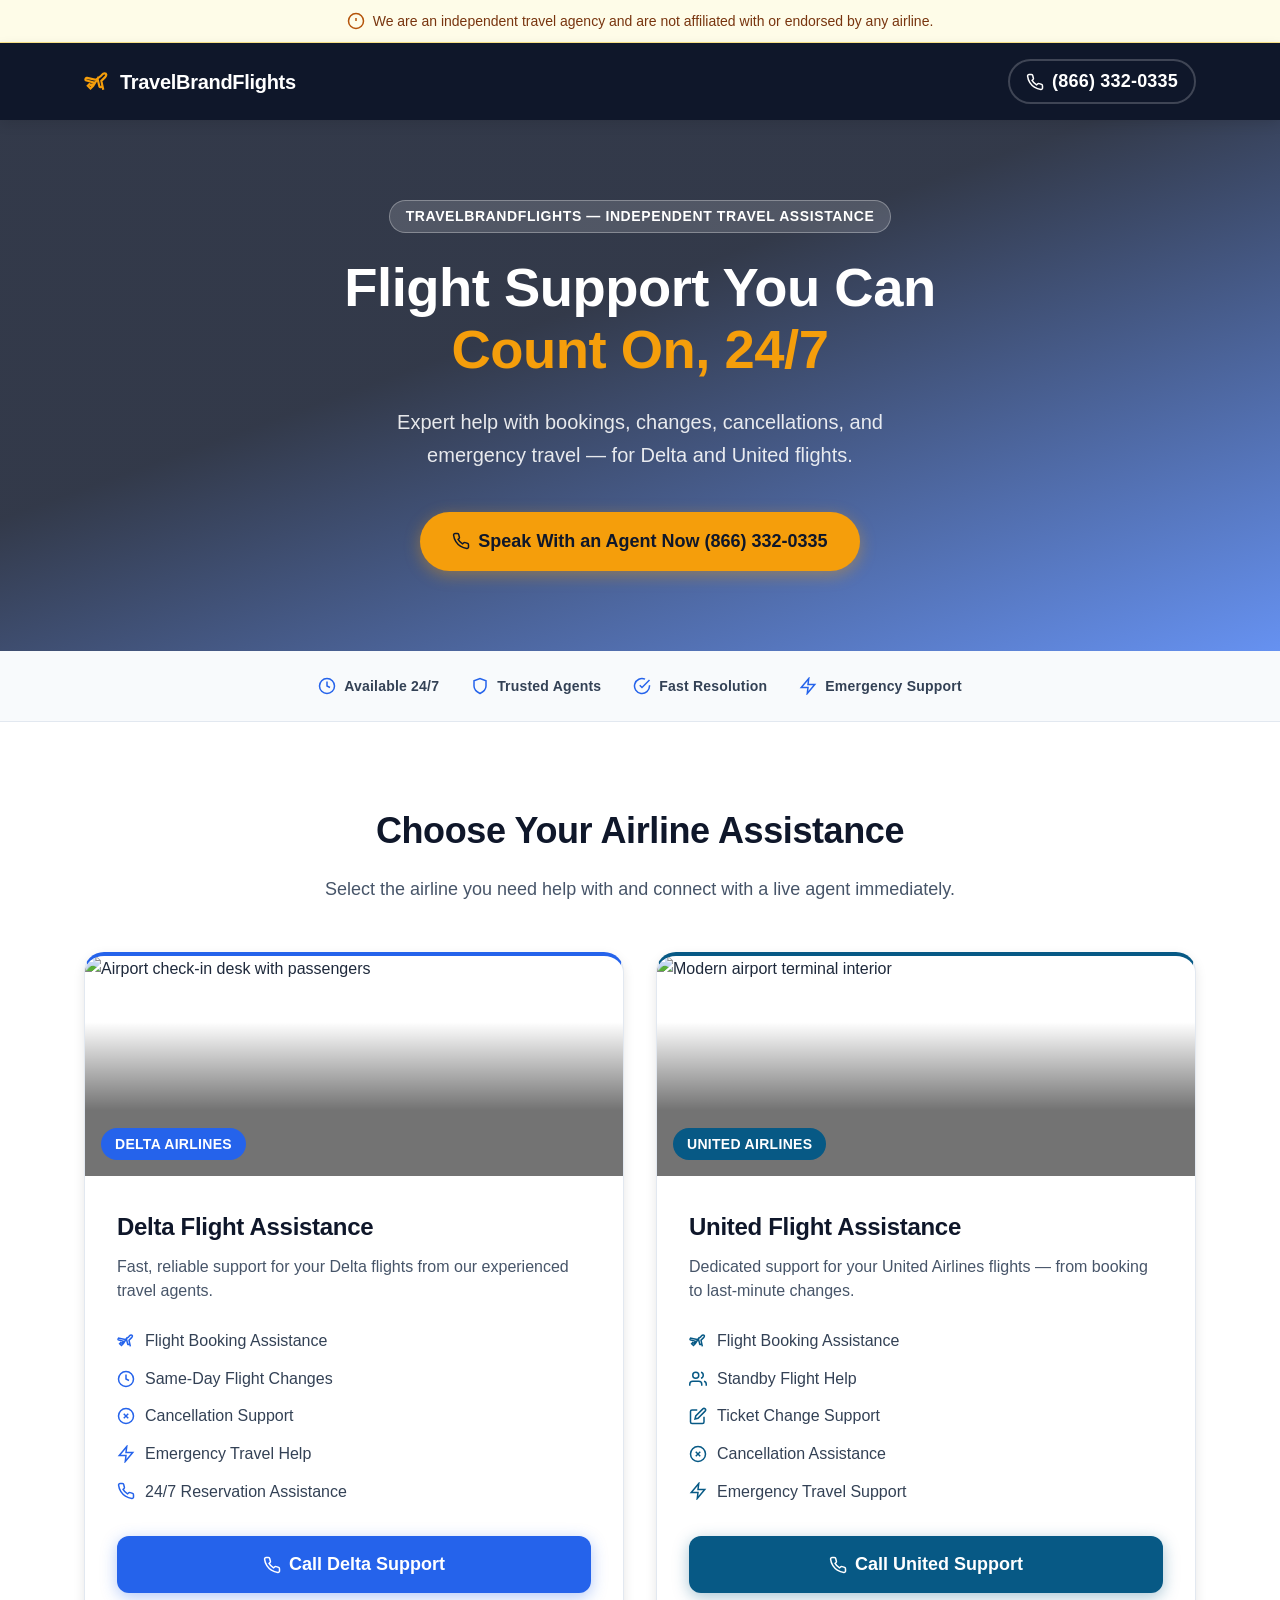
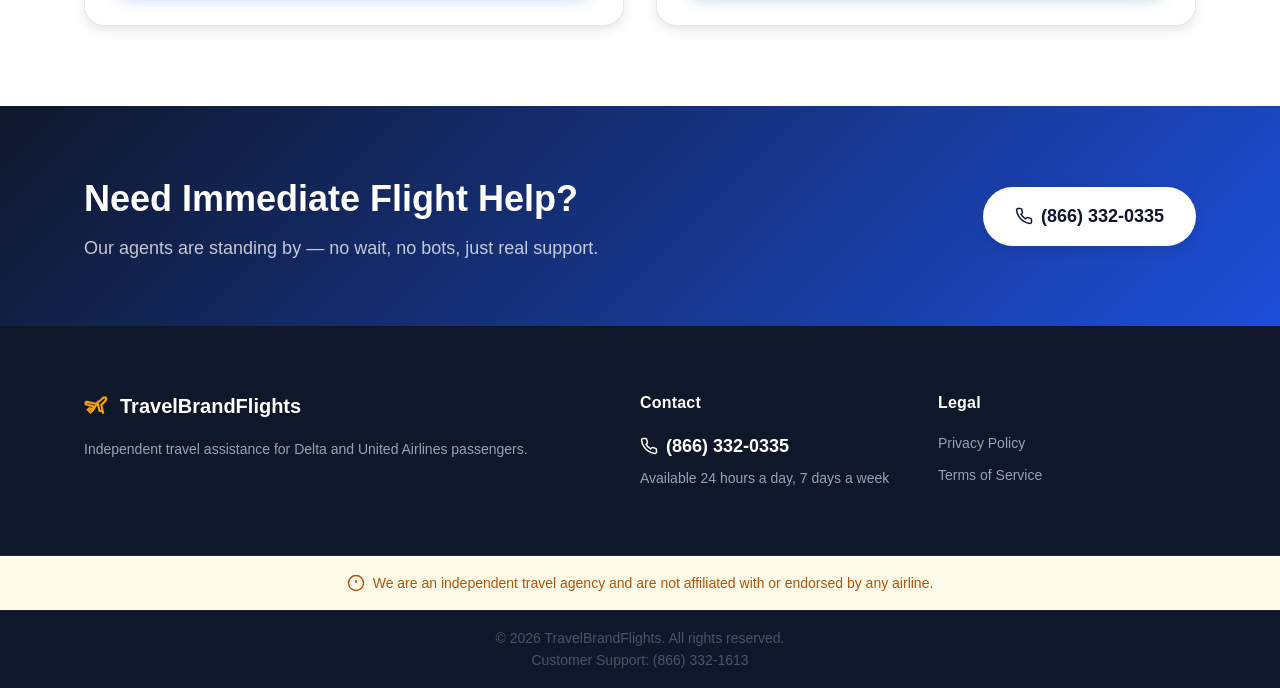
==== commit 4b98ab2c: "Update print statement from 'Hello' to 'Goodbye'" ====
--- a/index.html
+++ b/index.html
@@ -89,8 +89,8 @@
         <article class="airline-card delta-card">
           <div class="card-image-wrap">
             <img
-              src="https://images.pexels.com/photos/2026324/pexels-photo-2026324.jpeg?auto=compress&cs=tinysrgb&w=800&h=400&fit=crop"
-              alt="Bright airport terminal with travelers"
+              src="https://images.pexels.com/photos/3807517/pexels-photo-3807517.jpeg?auto=compress&cs=tinysrgb&w=800&h=400&fit=crop"
+              alt="Airport check-in desk with passengers"
               loading="lazy"
               width="800" height="400"
             >
@@ -136,8 +136,8 @@
         <article class="airline-card united-card">
           <div class="card-image-wrap">
             <img
-              src="https://images.pexels.com/photos/1170686/pexels-photo-1170686.jpeg?auto=compress&cs=tinysrgb&w=800&h=400&fit=crop"
-              alt="View from airplane window above the clouds"
+              src="https://images.pexels.com/photos/2398220/pexels-photo-2398220.jpeg?auto=compress&cs=tinysrgb&w=800&h=400&fit=crop"
+              alt="Modern airport terminal interior"
               loading="lazy"
               width="800" height="400"
             >
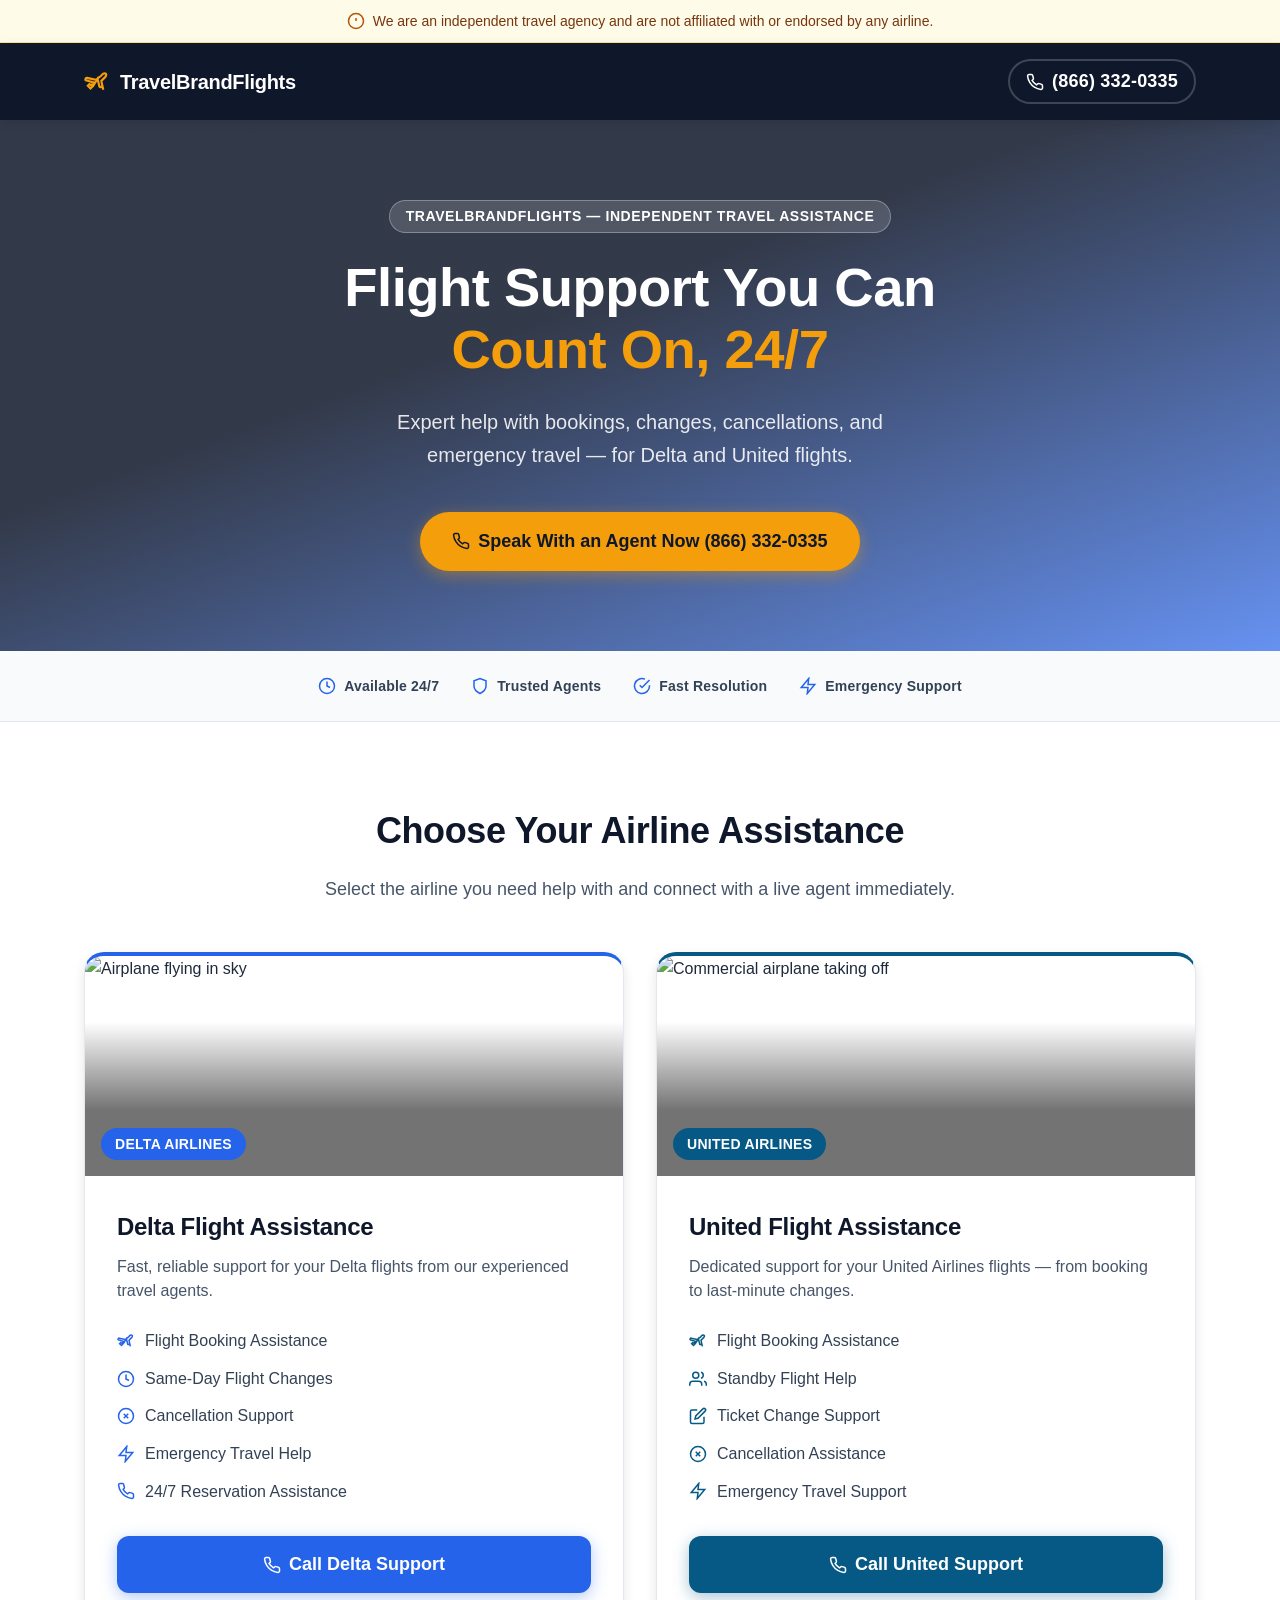
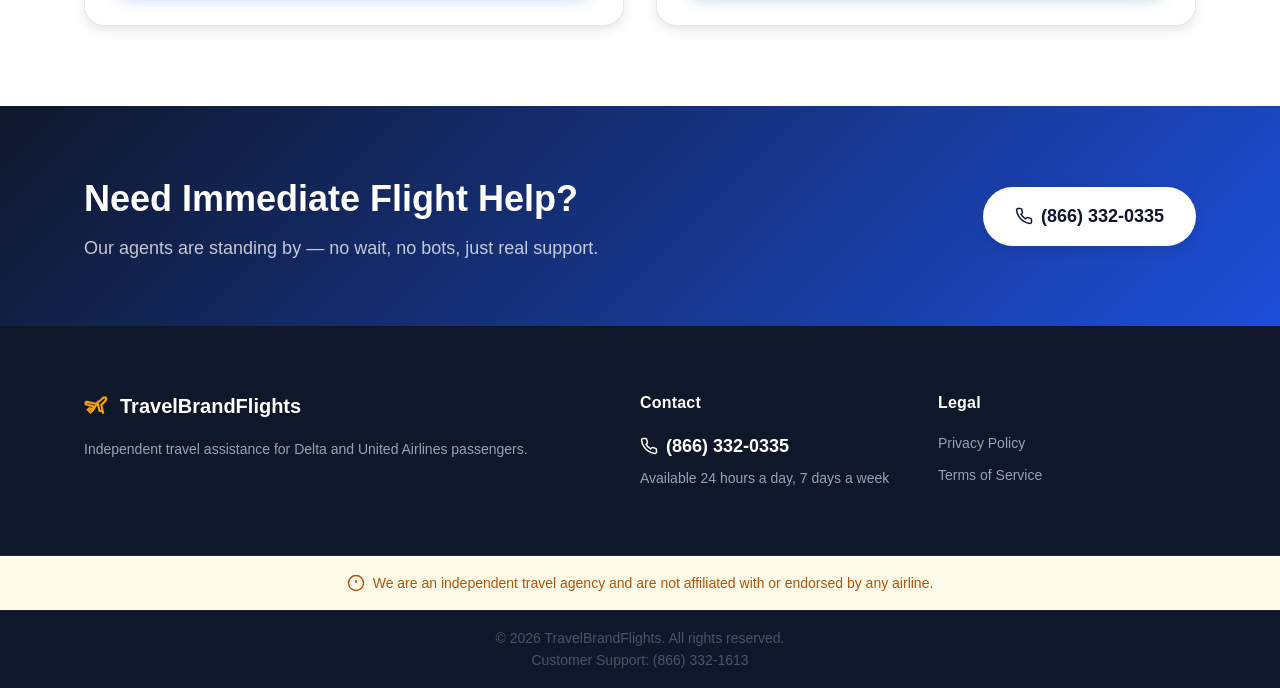
==== commit 42e04f80: "Update index.html" ====
--- a/index.html
+++ b/index.html
@@ -89,8 +89,8 @@
         <article class="airline-card delta-card">
           <div class="card-image-wrap">
             <img
-              src="https://images.pexels.com/photos/3807517/pexels-photo-3807517.jpeg?auto=compress&cs=tinysrgb&w=800&h=400&fit=crop"
-              alt="Airport check-in desk with passengers"
+              src="https://images.pexels.com/photos/3825517/pexels-photo-3825517.jpeg?auto=compress&cs=tinysrgb&w=800&h=400&fit=crop"
+              alt="Airplane flying in sky"
               loading="lazy"
               width="800" height="400"
             >
@@ -136,8 +136,8 @@
         <article class="airline-card united-card">
           <div class="card-image-wrap">
             <img
-              src="https://images.pexels.com/photos/2398220/pexels-photo-2398220.jpeg?auto=compress&cs=tinysrgb&w=800&h=400&fit=crop"
-              alt="Modern airport terminal interior"
+              src="https://images.pexels.com/photos/3587620/pexels-photo-3587620.jpeg?auto=compress&cs=tinysrgb&w=800&h=400&fit=crop"
+              alt="Commercial airplane taking off"
               loading="lazy"
               width="800" height="400"
             >
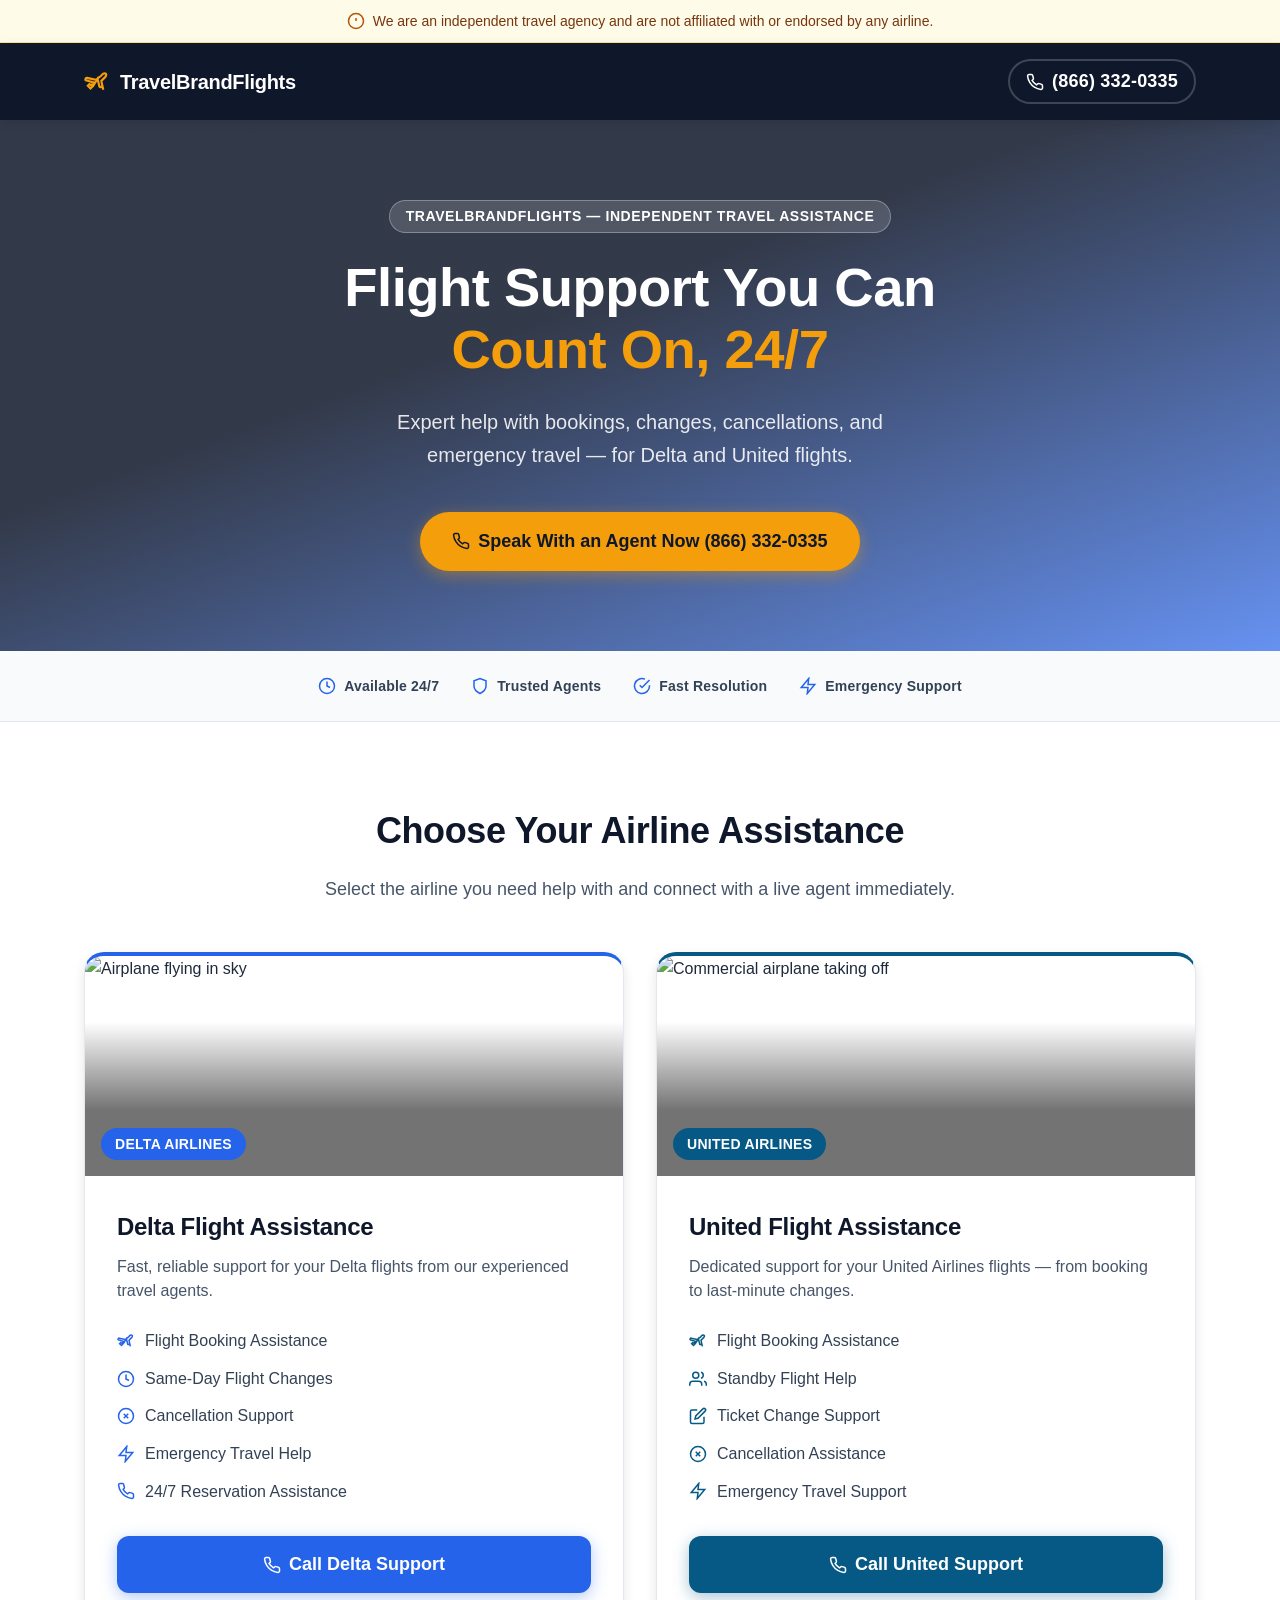
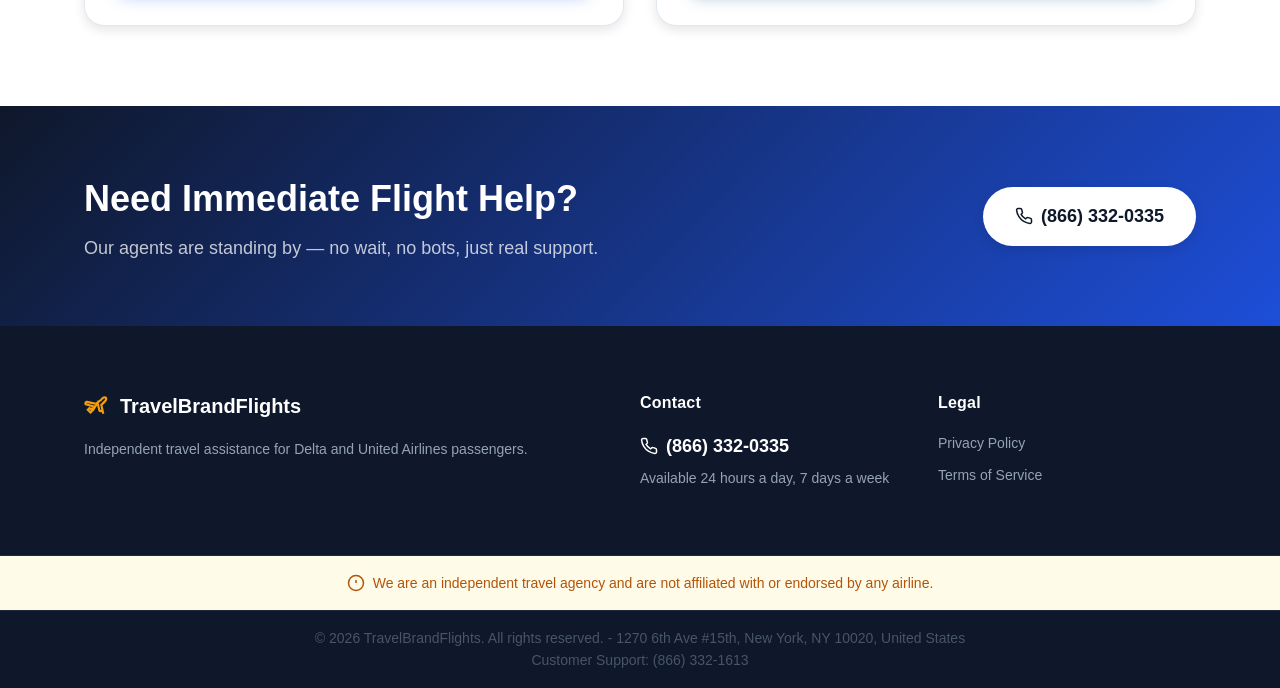
==== commit c26ce609: "Update index.html" ====
--- a/index.html
+++ b/index.html
@@ -89,7 +89,7 @@
         <article class="airline-card delta-card">
           <div class="card-image-wrap">
             <img
-              src="https://images.pexels.com/photos/3825517/pexels-photo-3825517.jpeg?auto=compress&cs=tinysrgb&w=800&h=400&fit=crop"
+              src="https://images.pexels.com/photos/723240/pexels-photo-723240.jpeg?auto=compress&cs=tinysrgb&w=800&h=400&fit=crop"
               alt="Airplane flying in sky"
               loading="lazy"
               width="800" height="400"
@@ -136,7 +136,7 @@
         <article class="airline-card united-card">
           <div class="card-image-wrap">
             <img
-              src="https://images.pexels.com/photos/3587620/pexels-photo-3587620.jpeg?auto=compress&cs=tinysrgb&w=800&h=400&fit=crop"
+              src="https://images.pexels.com/photos/358319/pexels-photo-358319.jpeg?auto=compress&cs=tinysrgb&w=800&h=400&fit=crop"
               alt="Commercial airplane taking off"
               loading="lazy"
               width="800" height="400"
@@ -245,7 +245,7 @@
 
     <div class="footer-bottom">
       <div class="container">
-        <p>&copy; 2026 TravelBrandFlights. All rights reserved.</p>
+        <p>&copy; 2026 TravelBrandFlights. All rights reserved. - 1270 6th Ave #15th, New York, NY 10020, United States</p>
         <p>Customer Support: (866) 332-1613</p>
       </div>
     </div>
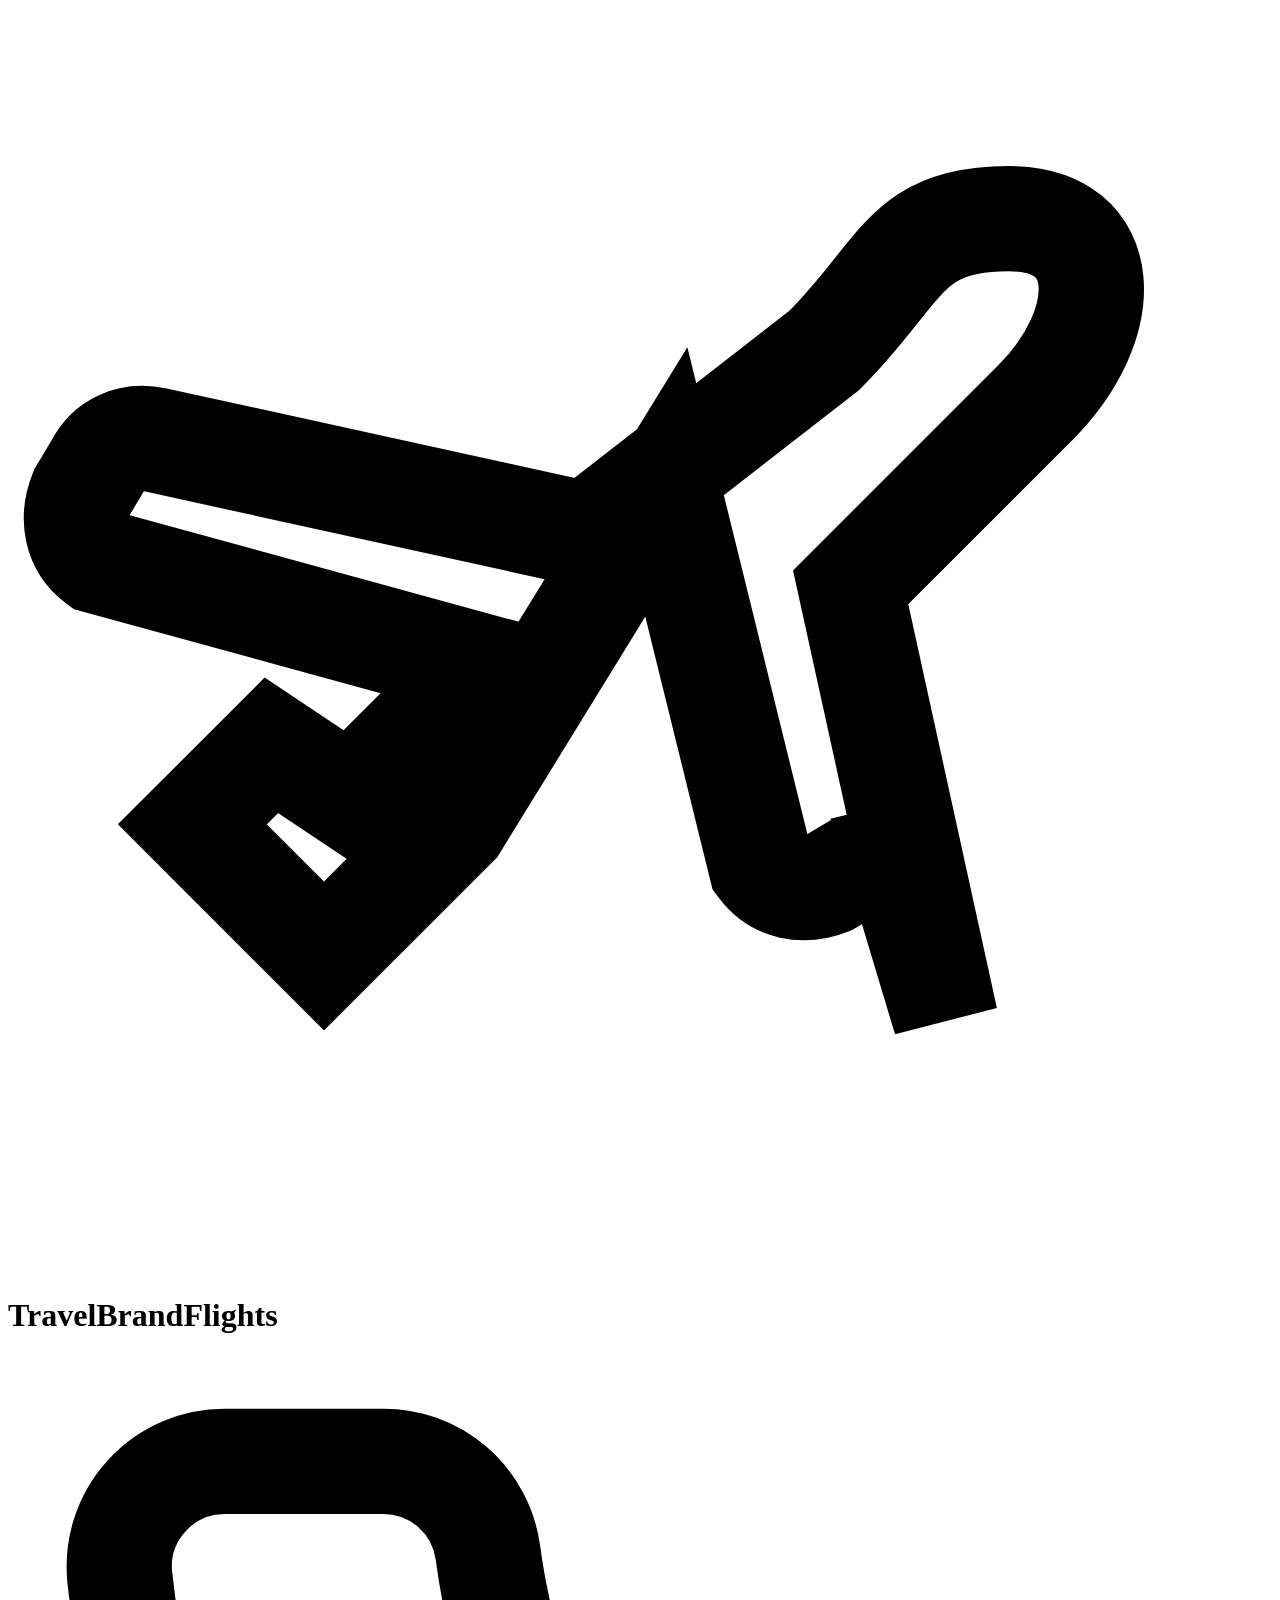
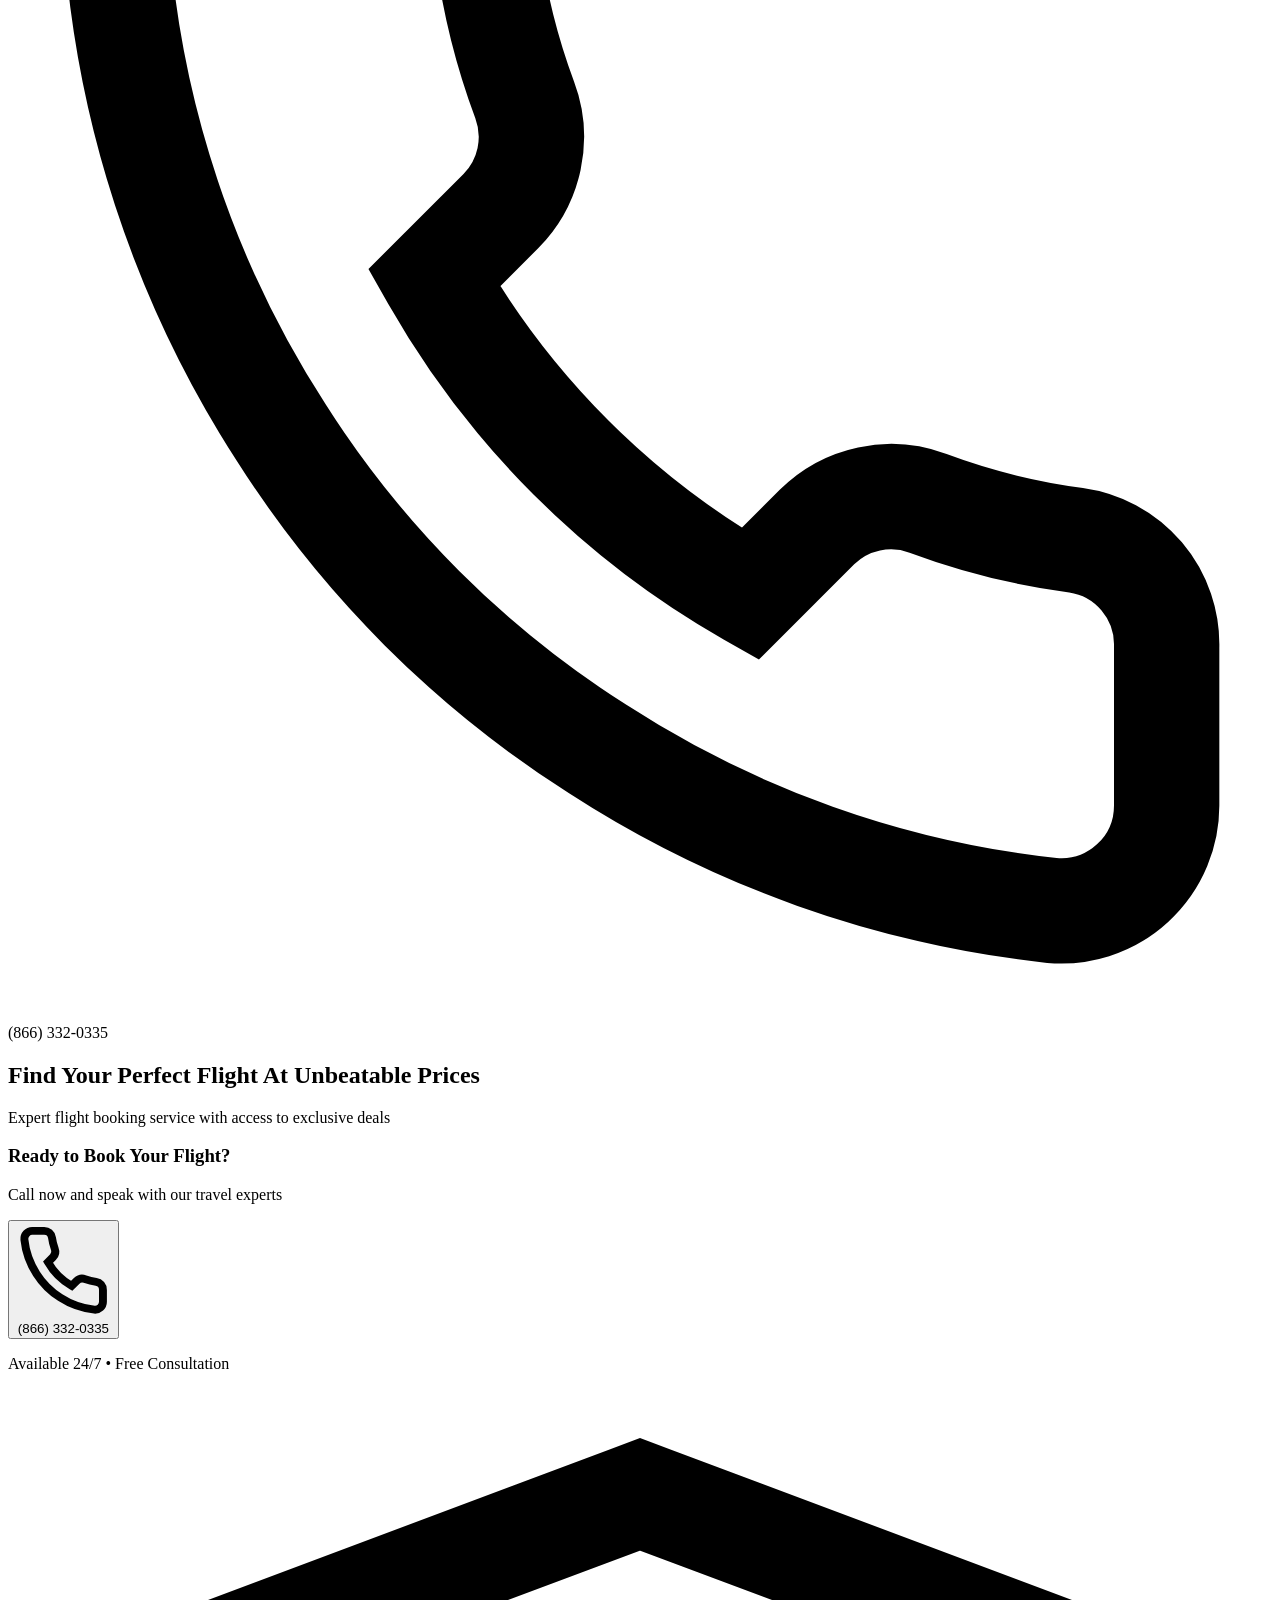
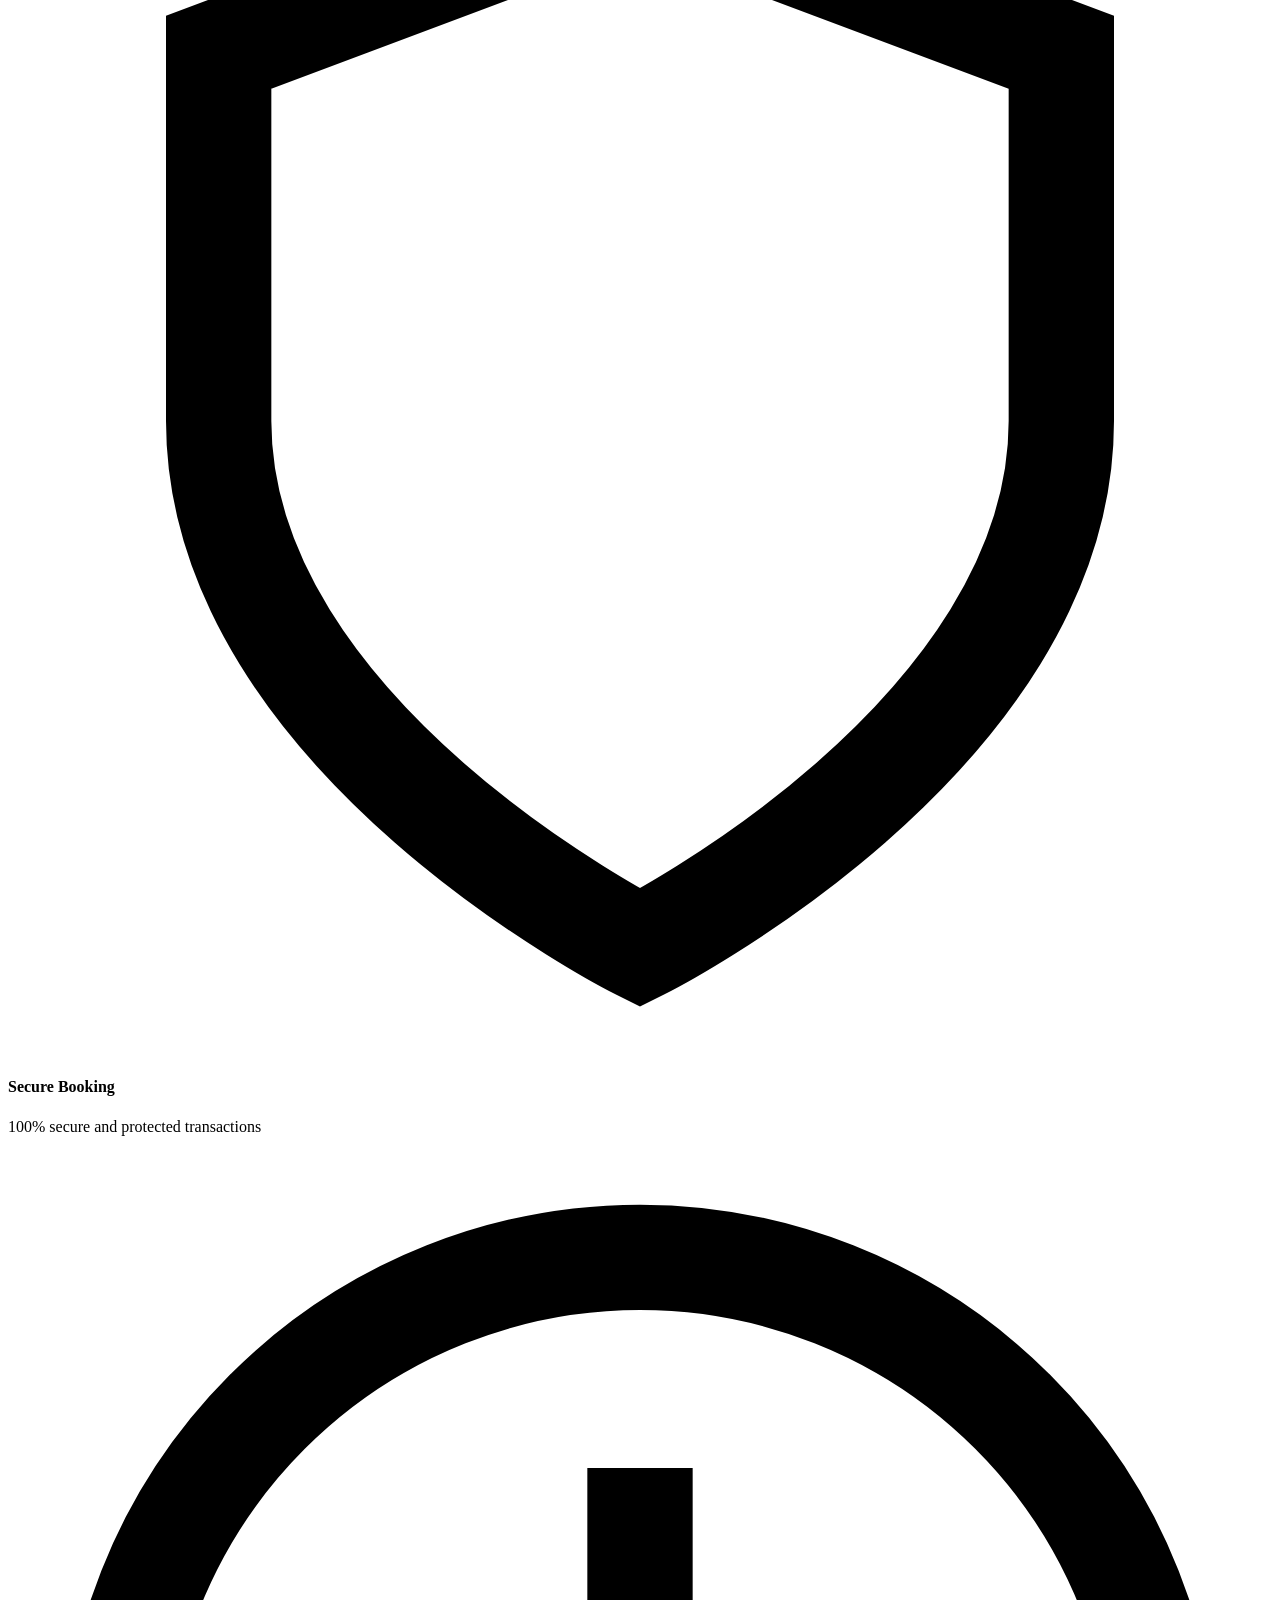
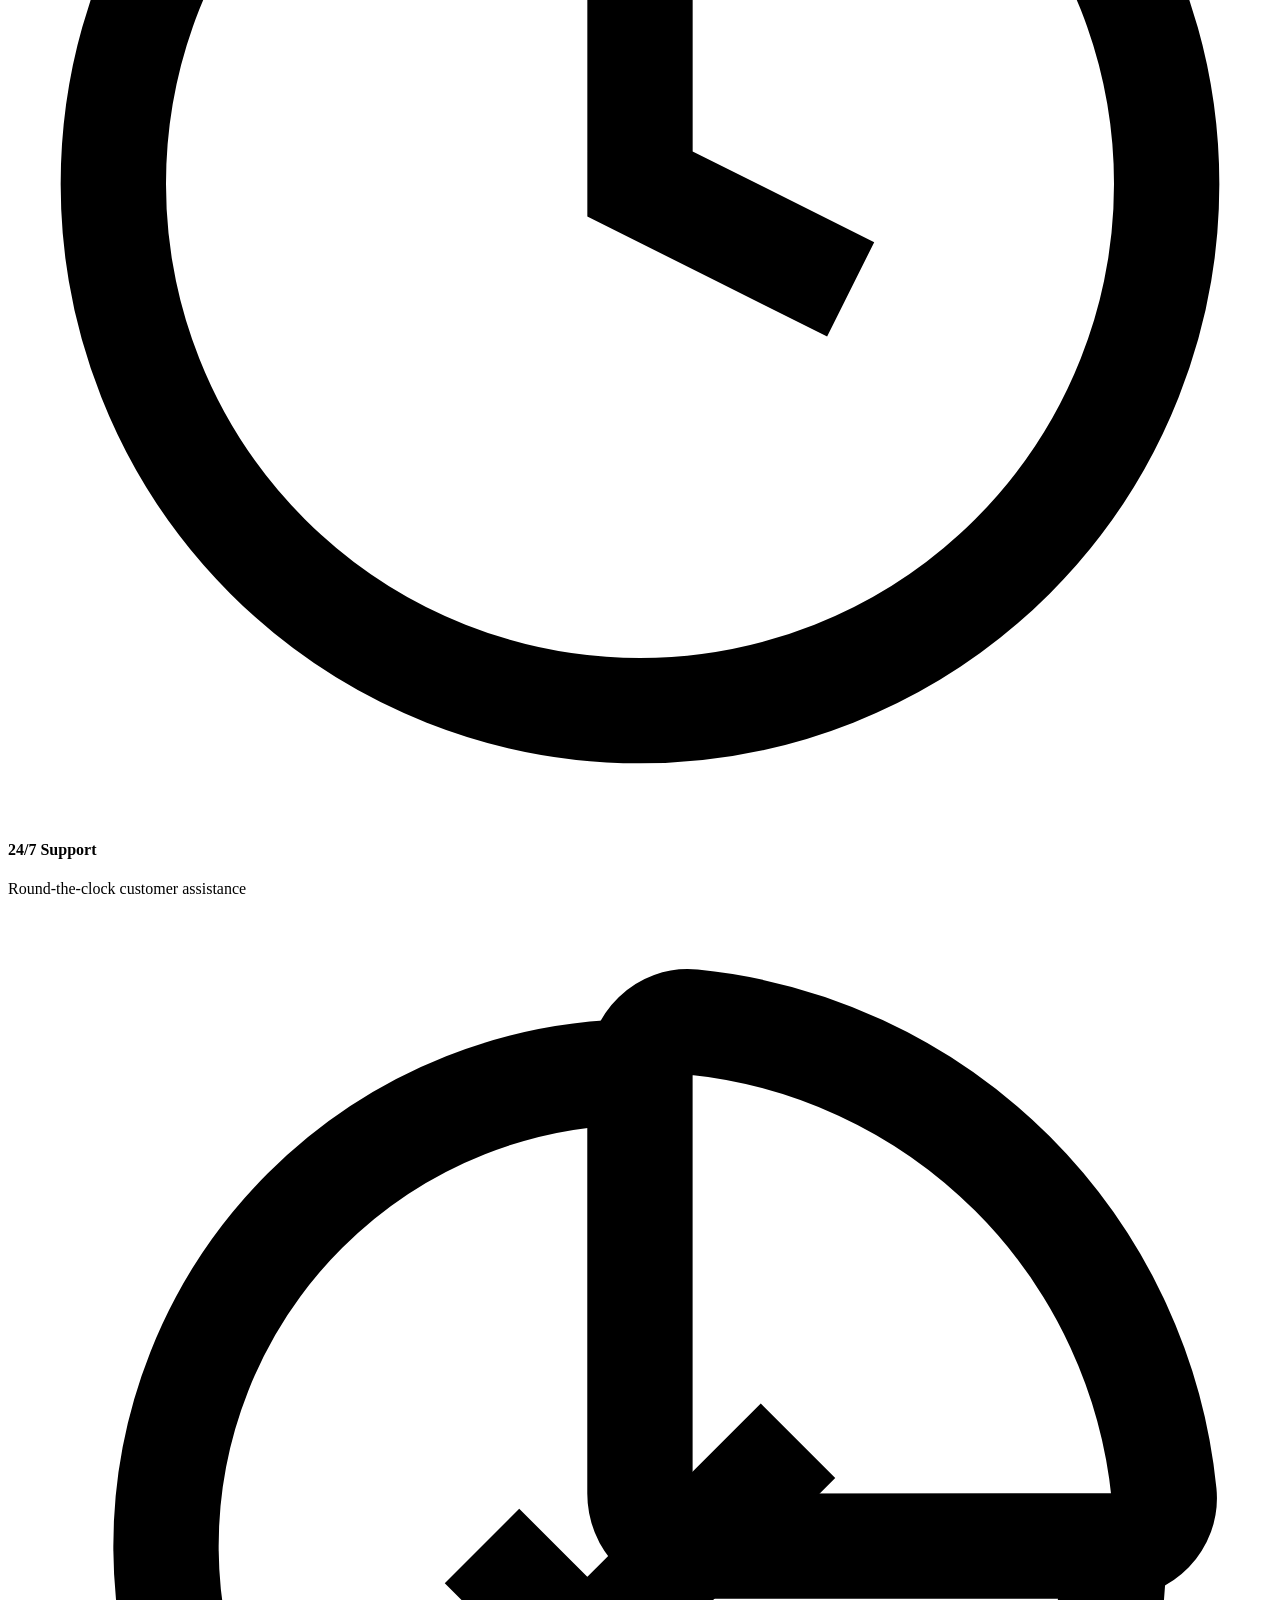
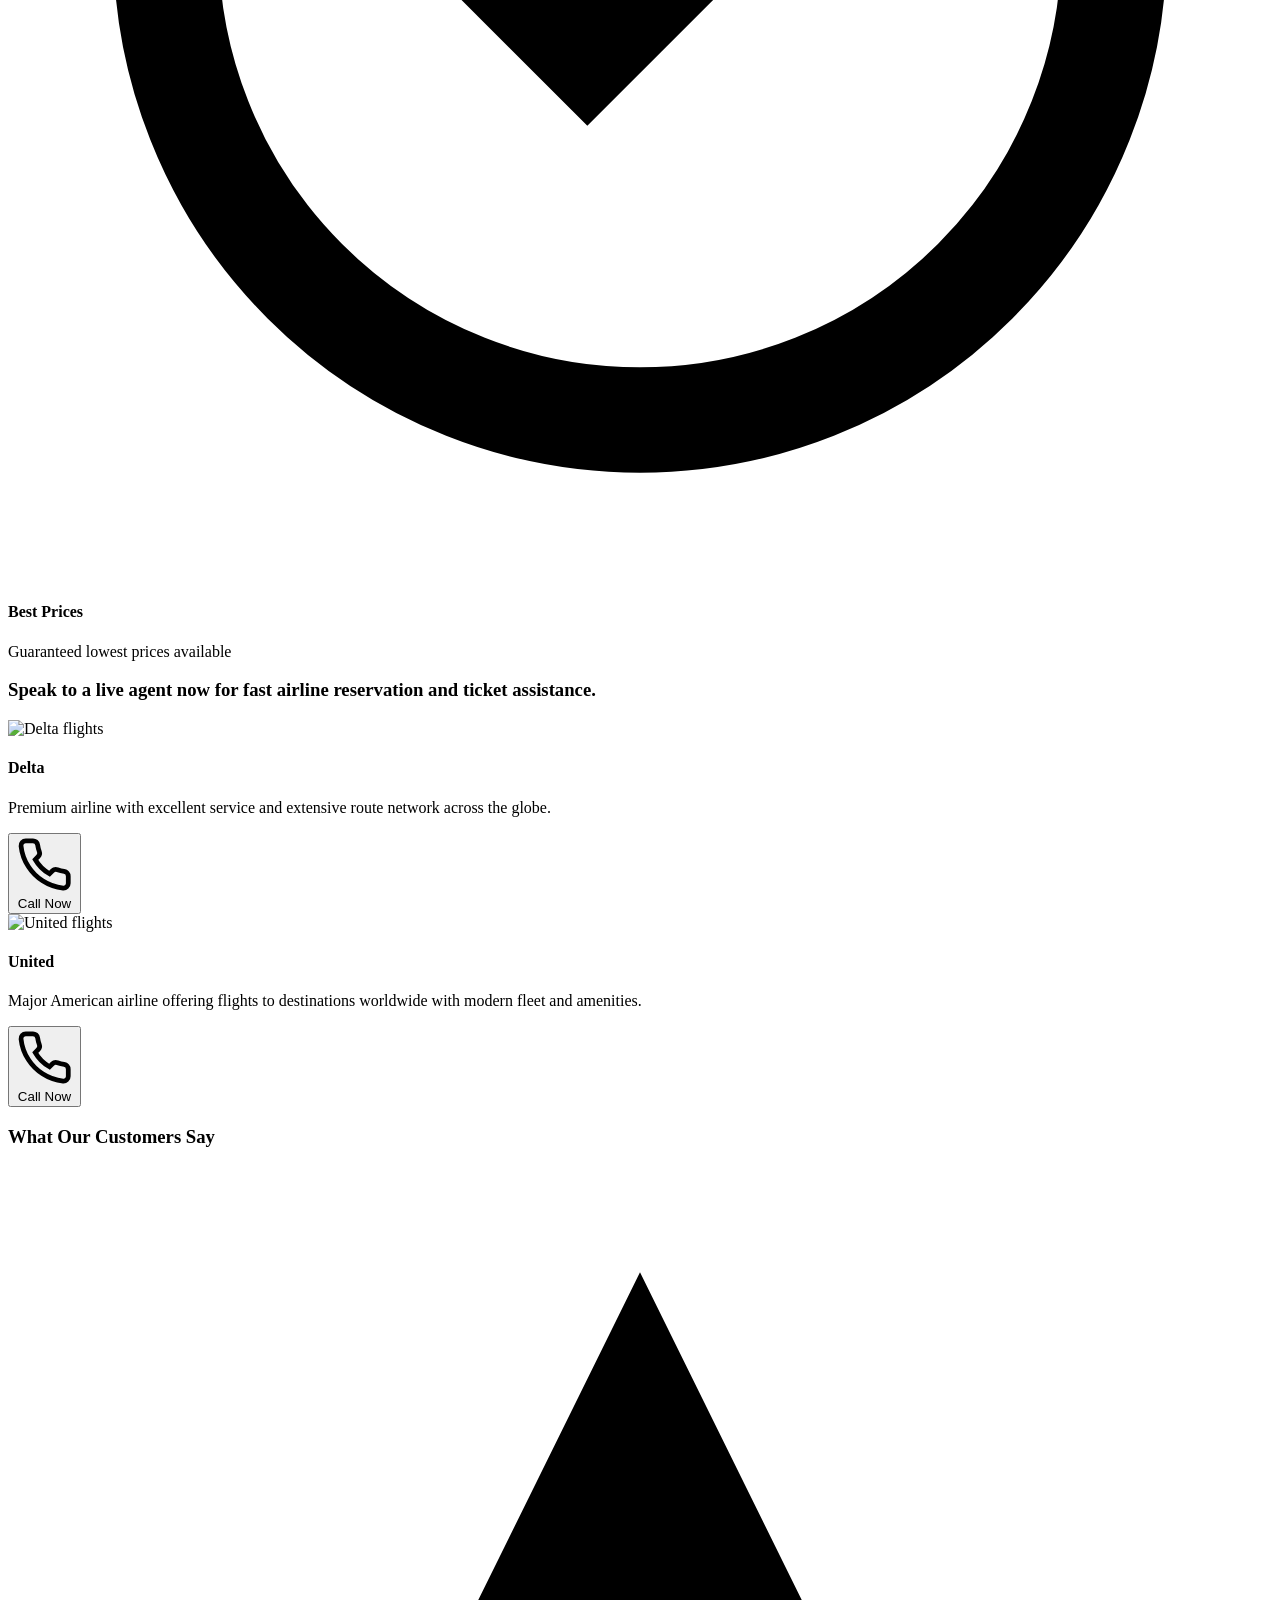
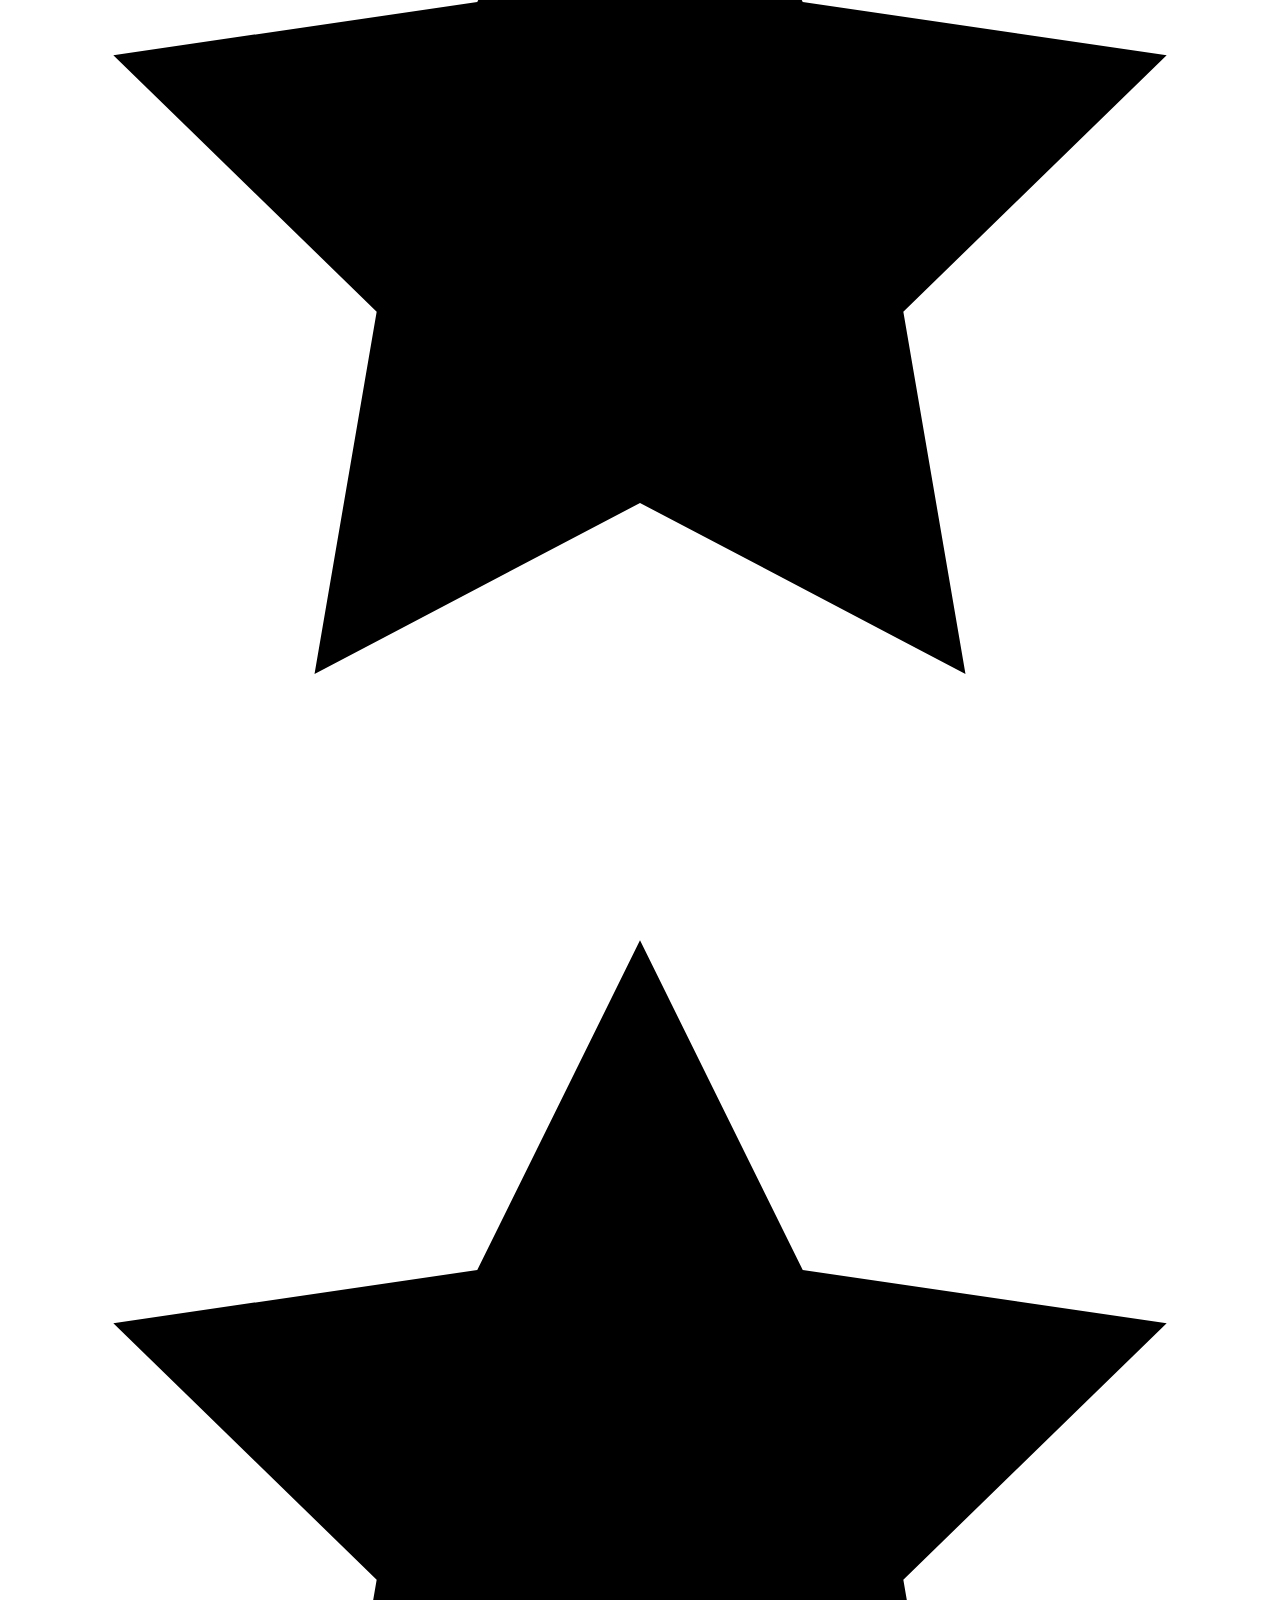
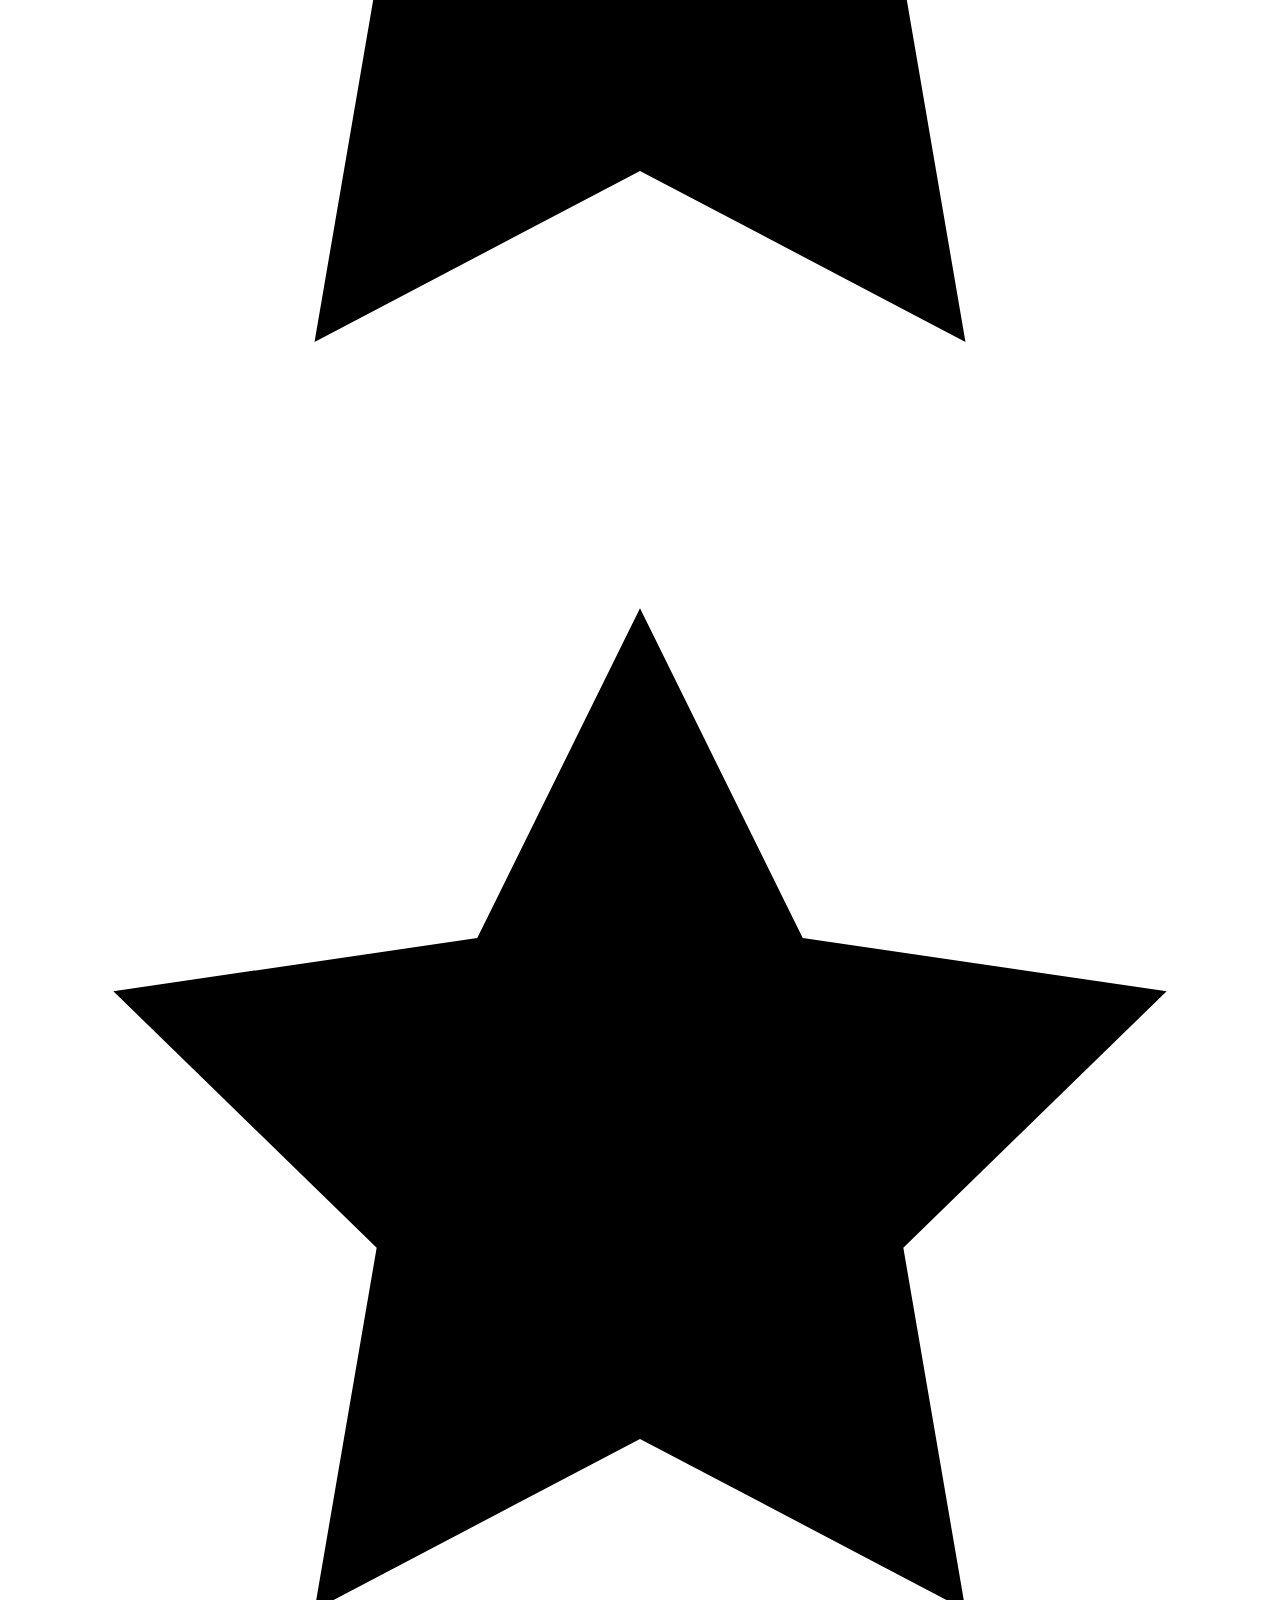
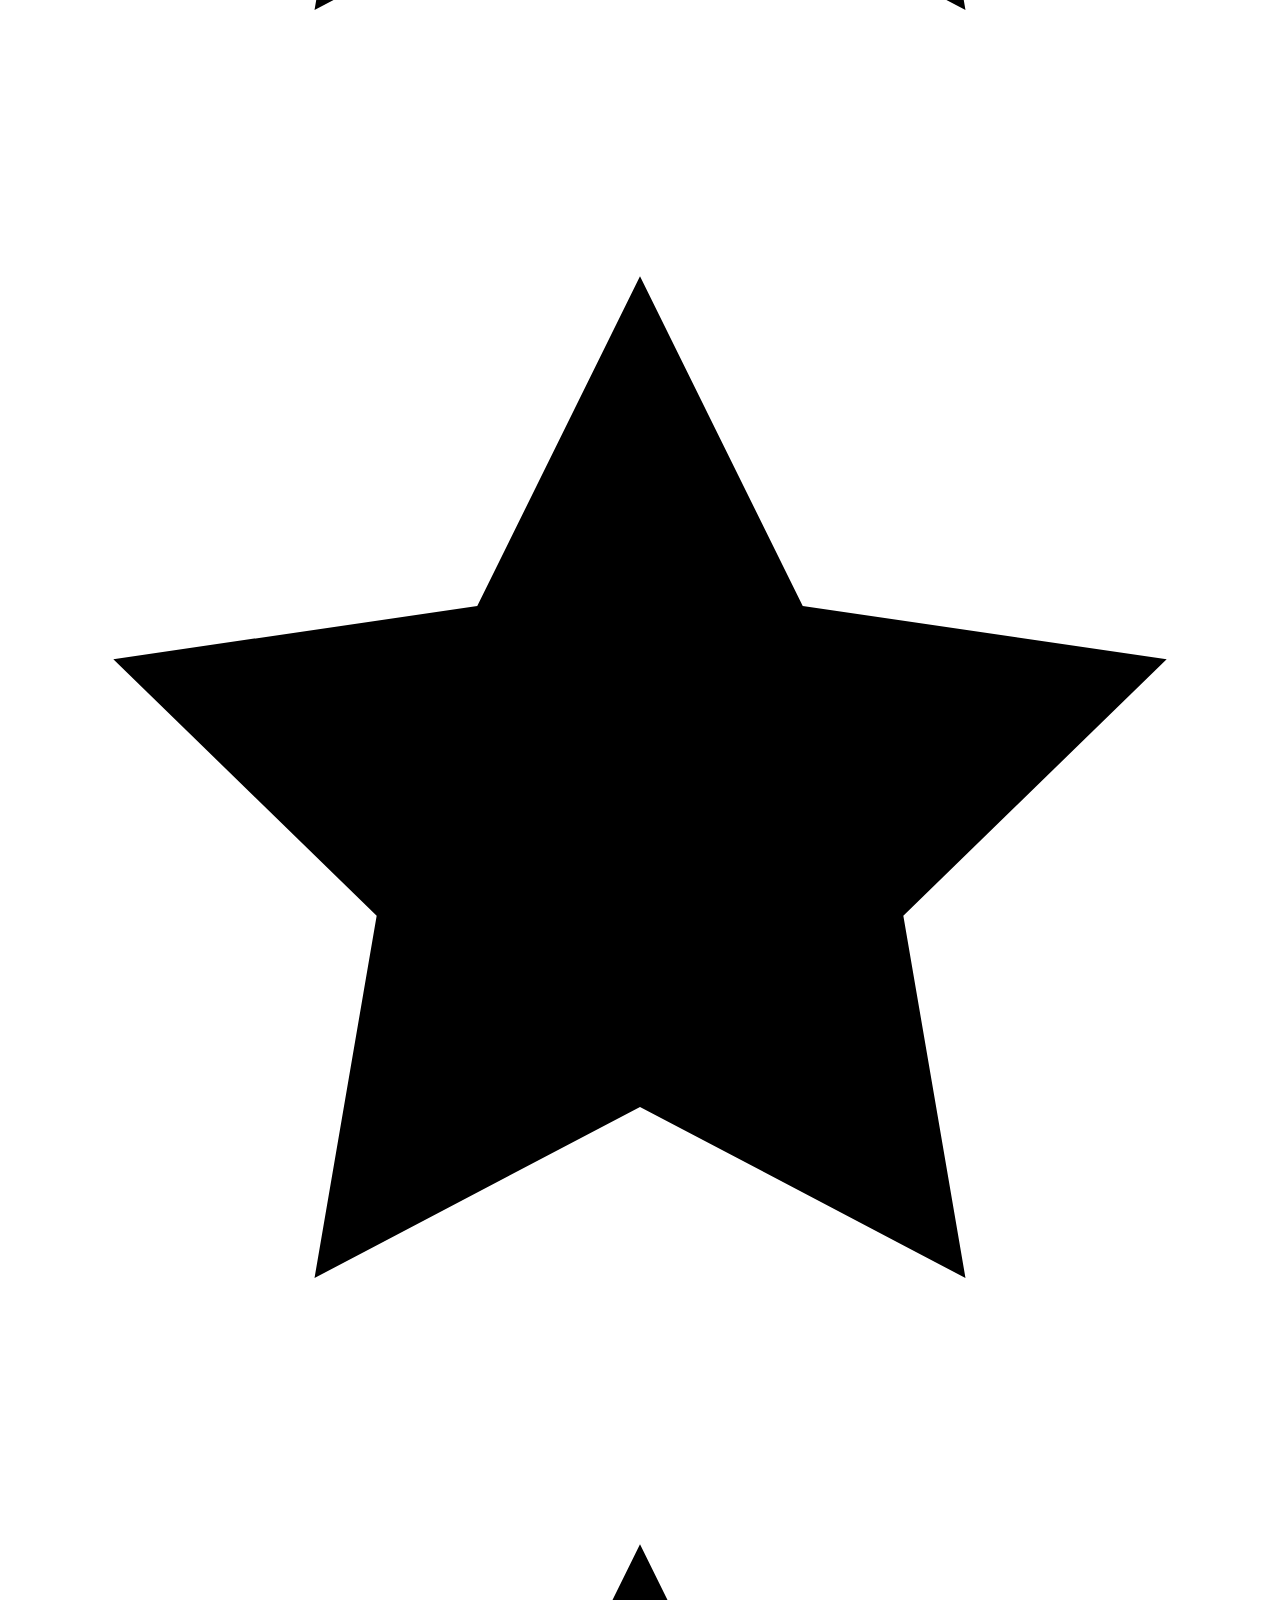
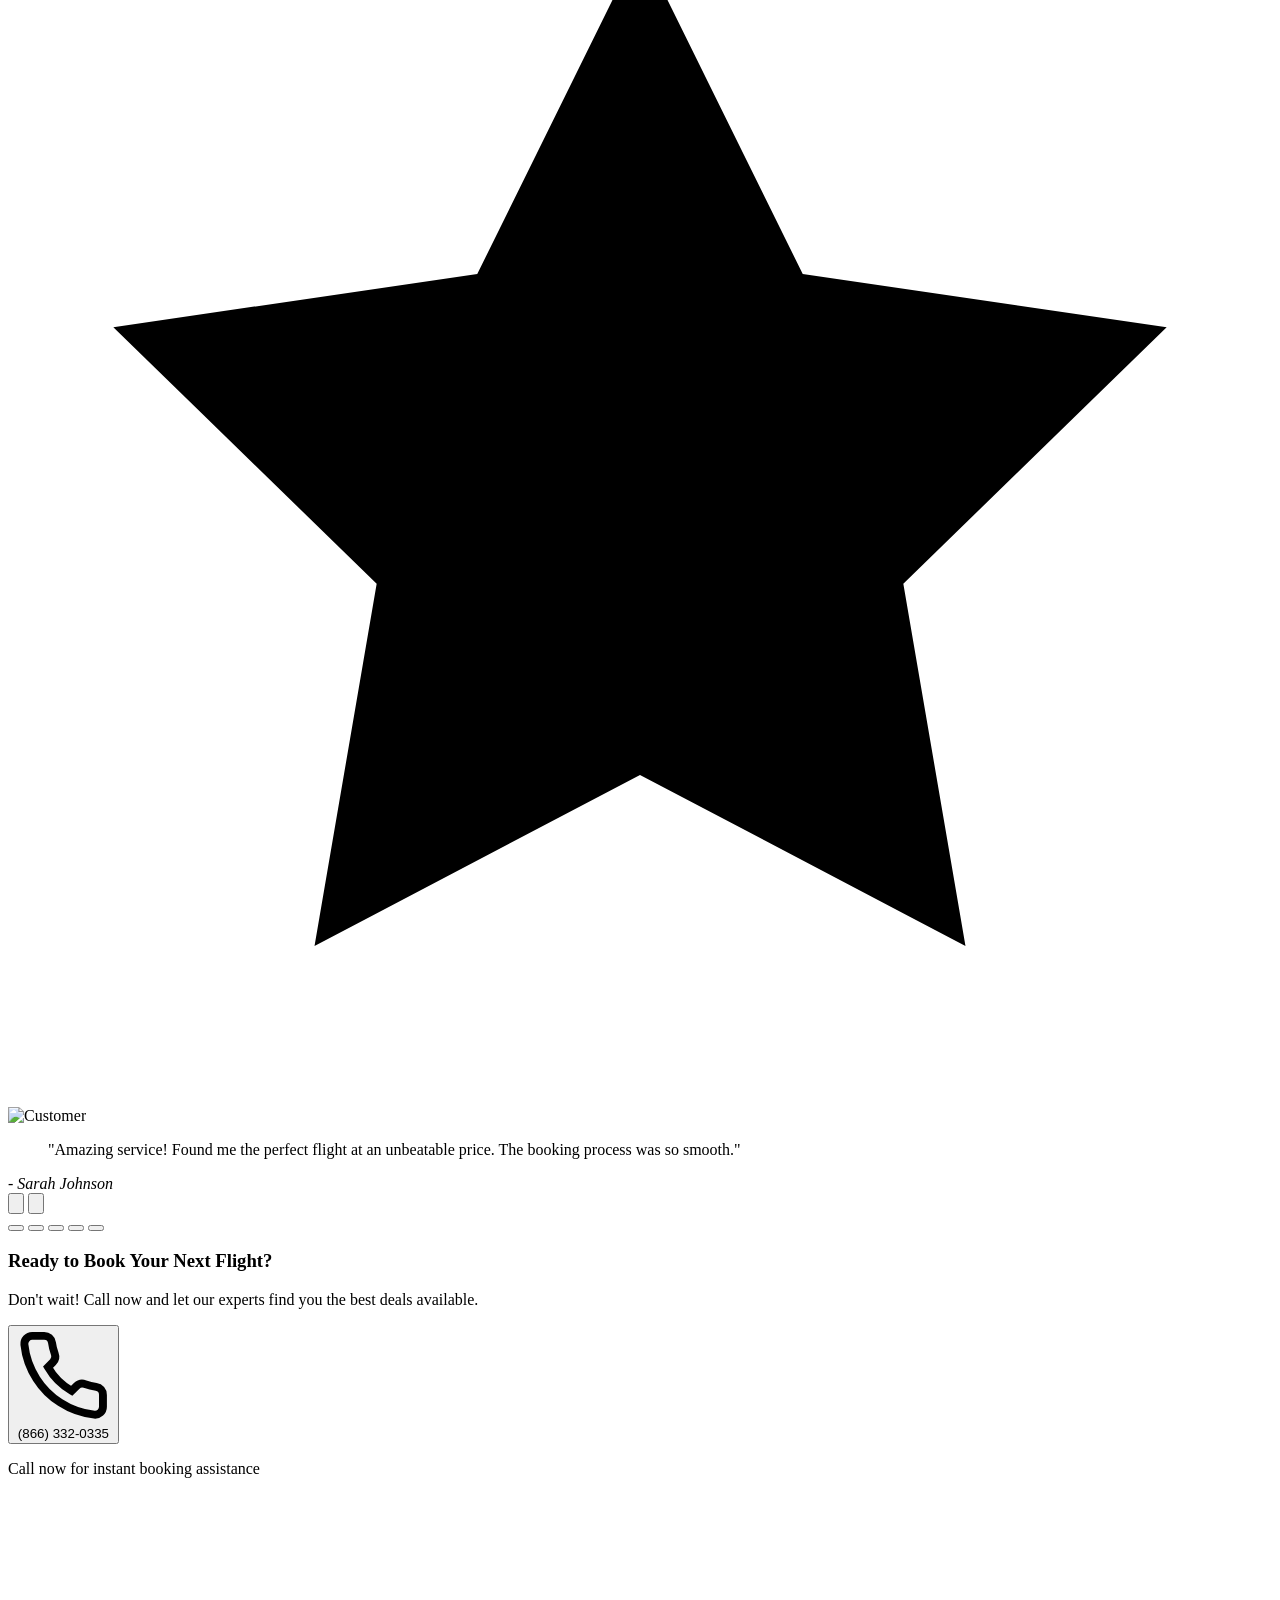
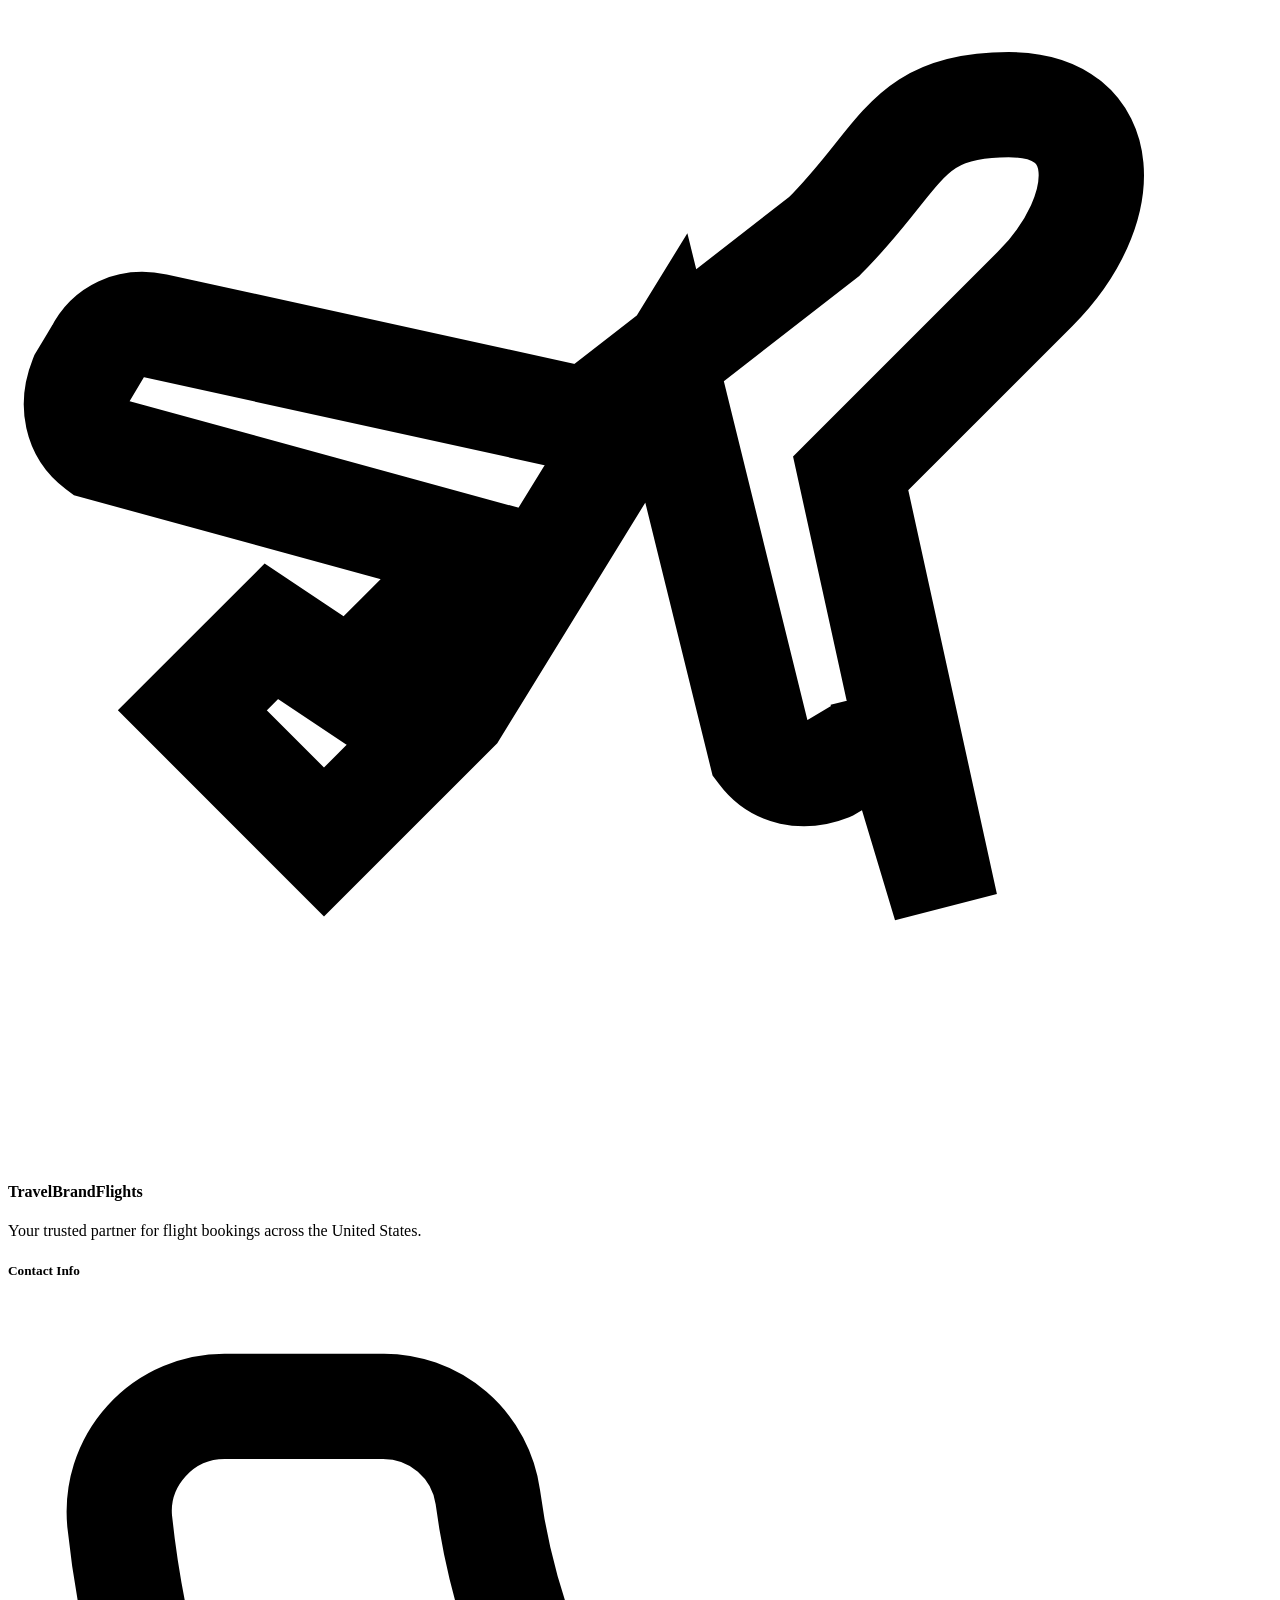
==== commit d25fae7a: "Rename flight-booking/index.html to index.html" ====
--- a/index.html
+++ b/index.html
@@ -1,257 +1,244 @@
-<!DOCTYPE html>
-<html lang="en">
-<head>
-  <meta charset="UTF-8">
-  <meta name="viewport" content="width=device-width, initial-scale=1.0">
-  <title>Travel Flight Assistance – Delta &amp; United Support</title>
-  <meta name="description" content="Independent travel assistance for Delta and United Airlines. Get help with flight booking, same-day changes, cancellations, and emergency travel support. Available 24/7.">
-  <meta name="robots" content="index, follow">
-  <link rel="stylesheet" href="style.css">
-</head>
-<body>
-
-  <!-- Disclaimer Banner -->
-  <div class="disclaimer-banner" role="note" aria-label="Independence notice">
-    <div class="container disclaimer-inner">
-      <svg viewBox="0 0 24 24" fill="none" stroke="currentColor" stroke-width="2" aria-hidden="true" class="icon-sm">
-        <circle cx="12" cy="12" r="10"/><line x1="12" y1="8" x2="12" y2="12"/><line x1="12" y1="16" x2="12.01" y2="16"/>
-      </svg>
-      <span>We are an independent travel agency and are not affiliated with or endorsed by any airline.</span>
-    </div>
-  </div>
-
-  <!-- Header -->
-  <header class="header">
-    <div class="container header-inner">
-      <div class="logo">
-        <svg viewBox="0 0 24 24" fill="none" stroke="currentColor" stroke-width="2" aria-hidden="true" class="icon-md">
-          <path d="M17.8 19.2 16 11l3.5-3.5C21 6 21 4 19 4s-2 1-3.5 2.5L11 10l-8.2-1.8c-.5-.1-.9.1-1.1.5l-.3.5c-.2.5-.1 1 .3 1.3L9 12.5l-2.5 2.5L5 14l-1.5 1.5L6 18l2.5-2.5L12.5 9l1.8 7.3c.3.4.8.5 1.3.3l.5-.3c.4-.2.6-.6.5-1.1Z"/>
-        </svg>
-        <span>TravelBrandFlights</span>
-      </div>
-      <a href="tel:+18663320335" class="header-phone" aria-label="Call us at (866) 332-0335">
-        <svg viewBox="0 0 24 24" fill="none" stroke="currentColor" stroke-width="2" aria-hidden="true" class="icon-sm">
-          <path d="M22 16.92v3a2 2 0 0 1-2.18 2 19.79 19.79 0 0 1-8.63-3.07 19.5 19.5 0 0 1-6-6 19.79 19.79 0 0 1-3.07-8.67A2 2 0 0 1 4.11 2h3a2 2 0 0 1 2 1.72 12.84 12.84 0 0 0 .7 2.81 2 2 0 0 1-.45 2.11L8.09 9.91a16 16 0 0 0 6 6l1.27-1.27a2 2 0 0 1 2.11-.45 12.84 12.84 0 0 0 2.81.7A2 2 0 0 1 22 16.92z"/>
-        </svg>
-        (866) 332-0335
-      </a>
-    </div>
-  </header>
-
-  <!-- Hero -->
-  <section class="hero">
-    <div class="hero-bg" aria-hidden="true"></div>
-    <div class="container hero-content">
-      <p class="hero-eyebrow">TravelBrandFlights &mdash; Independent Travel Assistance</p>
-      <h1 class="hero-title">Flight Support You Can<br><em>Count On, 24/7</em></h1>
-      <p class="hero-sub">Expert help with bookings, changes, cancellations, and emergency travel — for Delta and United flights.</p>
-      <a href="tel:+18663320335" class="btn btn-primary btn-lg">
-        <svg viewBox="0 0 24 24" fill="none" stroke="currentColor" stroke-width="2" aria-hidden="true" class="icon-sm">
-          <path d="M22 16.92v3a2 2 0 0 1-2.18 2 19.79 19.79 0 0 1-8.63-3.07 19.5 19.5 0 0 1-6-6 19.79 19.79 0 0 1-3.07-8.67A2 2 0 0 1 4.11 2h3a2 2 0 0 1 2 1.72 12.84 12.84 0 0 0 .7 2.81 2 2 0 0 1-.45 2.11L8.09 9.91a16 16 0 0 0 6 6l1.27-1.27a2 2 0 0 1 2.11-.45 12.84 12.84 0 0 0 2.81.7A2 2 0 0 1 22 16.92z"/>
-        </svg>
-        Speak With an Agent Now
-        (866) 332-0335
-      </a>
-    </div>
-  </section>
-
-  <!-- Trust Bar -->
-  <div class="trust-bar">
-    <div class="container trust-inner">
-      <div class="trust-item">
-        <svg viewBox="0 0 24 24" fill="none" stroke="currentColor" stroke-width="2" aria-hidden="true" class="icon-sm"><circle cx="12" cy="12" r="10"/><polyline points="12,6 12,12 16,14"/></svg>
-        <span>Available 24/7</span>
-      </div>
-      <div class="trust-item">
-        <svg viewBox="0 0 24 24" fill="none" stroke="currentColor" stroke-width="2" aria-hidden="true" class="icon-sm"><path d="M12 22s8-4 8-10V5l-8-3-8 3v7c0 6 8 10 8 10z"/></svg>
-        <span>Trusted Agents</span>
-      </div>
-      <div class="trust-item">
-        <svg viewBox="0 0 24 24" fill="none" stroke="currentColor" stroke-width="2" aria-hidden="true" class="icon-sm"><path d="M22 11.08V12a10 10 0 1 1-5.93-9.14"/><polyline points="22,4 12,14.01 9,11.01"/></svg>
-        <span>Fast Resolution</span>
-      </div>
-      <div class="trust-item">
-        <svg viewBox="0 0 24 24" fill="none" stroke="currentColor" stroke-width="2" aria-hidden="true" class="icon-sm"><polygon points="13,2 3,14 12,14 11,22 21,10 12,10 13,2"/></svg>
-        <span>Emergency Support</span>
-      </div>
-    </div>
-  </div>
-
-  <!-- Main Cards Section -->
-  <main id="services">
-    <div class="container main-wrap">
-      <h2 class="section-heading">Choose Your Airline Assistance</h2>
-      <p class="section-sub">Select the airline you need help with and connect with a live agent immediately.</p>
-
-      <div class="cards-grid">
-
-        <!-- Card 1: Delta -->
-        <article class="airline-card delta-card">
-          <div class="card-image-wrap">
-            <img
-              src="https://images.pexels.com/photos/723240/pexels-photo-723240.jpeg?auto=compress&cs=tinysrgb&w=800&h=400&fit=crop"
-              alt="Airplane flying in sky"
-              loading="lazy"
-              width="800" height="400"
-            >
-            <div class="card-img-overlay">
-              <span class="airline-badge delta-badge">Delta Airlines</span>
-            </div>
-          </div>
-          <div class="card-body">
-            <h2 class="card-title">Delta Flight Assistance</h2>
-            <p class="card-desc">Fast, reliable support for your Delta flights from our experienced travel agents.</p>
-            <ul class="service-list">
-              <li>
-                <svg viewBox="0 0 24 24" fill="none" stroke="currentColor" stroke-width="2" aria-hidden="true" class="icon-sm list-icon"><path d="M17.8 19.2 16 11l3.5-3.5C21 6 21 4 19 4s-2 1-3.5 2.5L11 10l-8.2-1.8c-.5-.1-.9.1-1.1.5l-.3.5c-.2.5-.1 1 .3 1.3L9 12.5l-2.5 2.5L5 14l-1.5 1.5L6 18l2.5-2.5L12.5 9l1.8 7.3c.3.4.8.5 1.3.3l.5-.3c.4-.2.6-.6.5-1.1Z"/></svg>
-                Flight Booking Assistance
-              </li>
-              <li>
-                <svg viewBox="0 0 24 24" fill="none" stroke="currentColor" stroke-width="2" aria-hidden="true" class="icon-sm list-icon"><circle cx="12" cy="12" r="10"/><polyline points="12,6 12,12 16,14"/></svg>
-                Same-Day Flight Changes
-              </li>
-              <li>
-                <svg viewBox="0 0 24 24" fill="none" stroke="currentColor" stroke-width="2" aria-hidden="true" class="icon-sm list-icon"><circle cx="12" cy="12" r="10"/><line x1="15" y1="9" x2="9" y2="15"/><line x1="9" y1="9" x2="15" y2="15"/></svg>
-                Cancellation Support
-              </li>
-              <li>
-                <svg viewBox="0 0 24 24" fill="none" stroke="currentColor" stroke-width="2" aria-hidden="true" class="icon-sm list-icon"><polygon points="13,2 3,14 12,14 11,22 21,10 12,10 13,2"/></svg>
-                Emergency Travel Help
-              </li>
-              <li>
-                <svg viewBox="0 0 24 24" fill="none" stroke="currentColor" stroke-width="2" aria-hidden="true" class="icon-sm list-icon"><path d="M22 16.92v3a2 2 0 0 1-2.18 2 19.79 19.79 0 0 1-8.63-3.07 19.5 19.5 0 0 1-6-6 19.79 19.79 0 0 1-3.07-8.67A2 2 0 0 1 4.11 2h3a2 2 0 0 1 2 1.72 12.84 12.84 0 0 0 .7 2.81 2 2 0 0 1-.45 2.11L8.09 9.91a16 16 0 0 0 6 6l1.27-1.27a2 2 0 0 1 2.11-.45 12.84 12.84 0 0 0 2.81.7A2 2 0 0 1 22 16.92z"/></svg>
-                24/7 Reservation Assistance
-              </li>
-            </ul>
-            <a href="tel:+18663320335" class="btn btn-delta card-cta">
-              <svg viewBox="0 0 24 24" fill="none" stroke="currentColor" stroke-width="2" aria-hidden="true" class="icon-sm">
-                <path d="M22 16.92v3a2 2 0 0 1-2.18 2 19.79 19.79 0 0 1-8.63-3.07 19.5 19.5 0 0 1-6-6 19.79 19.79 0 0 1-3.07-8.67A2 2 0 0 1 4.11 2h3a2 2 0 0 1 2 1.72 12.84 12.84 0 0 0 .7 2.81 2 2 0 0 1-.45 2.11L8.09 9.91a16 16 0 0 0 6 6l1.27-1.27a2 2 0 0 1 2.11-.45 12.84 12.84 0 0 0 2.81.7A2 2 0 0 1 22 16.92z"/>
-              </svg>
-              Call Delta Support
-            </a>
-          </div>
-        </article>
-
-        <!-- Card 2: United -->
-        <article class="airline-card united-card">
-          <div class="card-image-wrap">
-            <img
-              src="https://images.pexels.com/photos/358319/pexels-photo-358319.jpeg?auto=compress&cs=tinysrgb&w=800&h=400&fit=crop"
-              alt="Commercial airplane taking off"
-              loading="lazy"
-              width="800" height="400"
-            >
-            <div class="card-img-overlay">
-              <span class="airline-badge united-badge">United Airlines</span>
-            </div>
-          </div>
-          <div class="card-body">
-            <h2 class="card-title">United Flight Assistance</h2>
-            <p class="card-desc">Dedicated support for your United Airlines flights — from booking to last-minute changes.</p>
-            <ul class="service-list">
-              <li>
-                <svg viewBox="0 0 24 24" fill="none" stroke="currentColor" stroke-width="2" aria-hidden="true" class="icon-sm list-icon"><path d="M17.8 19.2 16 11l3.5-3.5C21 6 21 4 19 4s-2 1-3.5 2.5L11 10l-8.2-1.8c-.5-.1-.9.1-1.1.5l-.3.5c-.2.5-.1 1 .3 1.3L9 12.5l-2.5 2.5L5 14l-1.5 1.5L6 18l2.5-2.5L12.5 9l1.8 7.3c.3.4.8.5 1.3.3l.5-.3c.4-.2.6-.6.5-1.1Z"/></svg>
-                Flight Booking Assistance
-              </li>
-              <li>
-                <svg viewBox="0 0 24 24" fill="none" stroke="currentColor" stroke-width="2" aria-hidden="true" class="icon-sm list-icon"><path d="M17 21v-2a4 4 0 0 0-4-4H5a4 4 0 0 0-4 4v2"/><circle cx="9" cy="7" r="4"/><path d="M23 21v-2a4 4 0 0 0-3-3.87"/><path d="M16 3.13a4 4 0 0 1 0 7.75"/></svg>
-                Standby Flight Help
-              </li>
-              <li>
-                <svg viewBox="0 0 24 24" fill="none" stroke="currentColor" stroke-width="2" aria-hidden="true" class="icon-sm list-icon"><path d="M11 4H4a2 2 0 0 0-2 2v14a2 2 0 0 0 2 2h14a2 2 0 0 0 2-2v-7"/><path d="M18.5 2.5a2.121 2.121 0 0 1 3 3L12 15l-4 1 1-4 9.5-9.5z"/></svg>
-                Ticket Change Support
-              </li>
-              <li>
-                <svg viewBox="0 0 24 24" fill="none" stroke="currentColor" stroke-width="2" aria-hidden="true" class="icon-sm list-icon"><circle cx="12" cy="12" r="10"/><line x1="15" y1="9" x2="9" y2="15"/><line x1="9" y1="9" x2="15" y2="15"/></svg>
-                Cancellation Assistance
-              </li>
-              <li>
-                <svg viewBox="0 0 24 24" fill="none" stroke="currentColor" stroke-width="2" aria-hidden="true" class="icon-sm list-icon"><polygon points="13,2 3,14 12,14 11,22 21,10 12,10 13,2"/></svg>
-                Emergency Travel Support
-              </li>
-            </ul>
-            <a href="tel:+18663320335" class="btn btn-united card-cta">
-              <svg viewBox="0 0 24 24" fill="none" stroke="currentColor" stroke-width="2" aria-hidden="true" class="icon-sm">
-                <path d="M22 16.92v3a2 2 0 0 1-2.18 2 19.79 19.79 0 0 1-8.63-3.07 19.5 19.5 0 0 1-6-6 19.79 19.79 0 0 1-3.07-8.67A2 2 0 0 1 4.11 2h3a2 2 0 0 1 2 1.72 12.84 12.84 0 0 0 .7 2.81 2 2 0 0 1-.45 2.11L8.09 9.91a16 16 0 0 0 6 6l1.27-1.27a2 2 0 0 1 2.11-.45 12.84 12.84 0 0 0 2.81.7A2 2 0 0 1 22 16.92z"/>
-              </svg>
-              Call United Support
-            </a>
-          </div>
-        </article>
-
-      </div>
-    </div>
-  </main>
-
-  <!-- CTA Band -->
-  <section class="cta-band">
-    <div class="container cta-band-inner">
-      <div class="cta-band-text">
-        <h2>Need Immediate Flight Help?</h2>
-        <p>Our agents are standing by — no wait, no bots, just real support.</p>
-      </div>
-      <a href="tel:+18663320335" class="btn btn-white btn-lg">
-        <svg viewBox="0 0 24 24" fill="none" stroke="currentColor" stroke-width="2" aria-hidden="true" class="icon-sm">
-          <path d="M22 16.92v3a2 2 0 0 1-2.18 2 19.79 19.79 0 0 1-8.63-3.07 19.5 19.5 0 0 1-6-6 19.79 19.79 0 0 1-3.07-8.67A2 2 0 0 1 4.11 2h3a2 2 0 0 1 2 1.72 12.84 12.84 0 0 0 .7 2.81 2 2 0 0 1-.45 2.11L8.09 9.91a16 16 0 0 0 6 6l1.27-1.27a2 2 0 0 1 2.11-.45 12.84 12.84 0 0 0 2.81.7A2 2 0 0 1 22 16.92z"/>
-        </svg>
-        (866) 332-0335
-      </a>
-    </div>
-  </section>
-
-  <!-- Footer -->
-  <footer class="footer">
-    <div class="container footer-grid">
-
-      <div class="footer-col">
-        <div class="footer-logo">
-          <svg viewBox="0 0 24 24" fill="none" stroke="currentColor" stroke-width="2" aria-hidden="true" class="icon-md">
-            <path d="M17.8 19.2 16 11l3.5-3.5C21 6 21 4 19 4s-2 1-3.5 2.5L11 10l-8.2-1.8c-.5-.1-.9.1-1.1.5l-.3.5c-.2.5-.1 1 .3 1.3L9 12.5l-2.5 2.5L5 14l-1.5 1.5L6 18l2.5-2.5L12.5 9l1.8 7.3c.3.4.8.5 1.3.3l.5-.3c.4-.2.6-.6.5-1.1Z"/>
-          </svg>
-          TravelBrandFlights
-        </div>
-        <p>Independent travel assistance for Delta and United Airlines passengers.</p>
-      </div>
-
-      <div class="footer-col">
-        <h3>Contact</h3>
-        <a href="tel:+18663320335" class="footer-phone">
-          <svg viewBox="0 0 24 24" fill="none" stroke="currentColor" stroke-width="2" aria-hidden="true" class="icon-sm">
-            <path d="M22 16.92v3a2 2 0 0 1-2.18 2 19.79 19.79 0 0 1-8.63-3.07 19.5 19.5 0 0 1-6-6 19.79 19.79 0 0 1-3.07-8.67A2 2 0 0 1 4.11 2h3a2 2 0 0 1 2 1.72 12.84 12.84 0 0 0 .7 2.81 2 2 0 0 1-.45 2.11L8.09 9.91a16 16 0 0 0 6 6l1.27-1.27a2 2 0 0 1 2.11-.45 12.84 12.84 0 0 0 2.81.7A2 2 0 0 1 22 16.92z"/>
-          </svg>
-          (866) 332-0335
-        </a>
-        <p class="footer-hours">Available 24 hours a day, 7 days a week</p>
-      </div>
-
-      <div class="footer-col">
-        <h3>Legal</h3>
-        <nav aria-label="Footer legal links" class="footer-nav">
-          <a href="privacy-policy.html">Privacy Policy</a>
-          <a href="terms-conditions.html">Terms of Service</a>
-        </nav>
-      </div>
-
-    </div>
-
-    <div class="footer-disclaimer">
-      <div class="container footer-disclaimer-inner">
-        <svg viewBox="0 0 24 24" fill="none" stroke="currentColor" stroke-width="2" aria-hidden="true" class="icon-sm">
-          <circle cx="12" cy="12" r="10"/><line x1="12" y1="8" x2="12" y2="12"/><line x1="12" y1="16" x2="12.01" y2="16"/>
-        </svg>
-        We are an independent travel agency and are not affiliated with or endorsed by any airline.
-      </div>
-    </div>
-
-    <div class="footer-bottom">
-      <div class="container">
-        <p>&copy; 2026 TravelBrandFlights. All rights reserved. - 1270 6th Ave #15th, New York, NY 10020, United States</p>
-        <p>Customer Support: (866) 332-1613</p>
-      </div>
-    </div>
-
-  </footer>
-
-  <script src="script.js" type="module"></script>
-</body>
-</html>
+<!DOCTYPE html>
+<html lang="en">
+<head>
+    <meta charset="UTF-8">
+    <meta name="viewport" content="width=device-width, initial-scale=1.0">
+    <title>TravelBrandFlights - Best Flight Deals & Booking Service</title>
+    <meta name="description" content="Find the best flight deals with TravelBrandFlights. Expert booking service for all major airlines. Call (866) 227-7851 for instant assistance.">
+    <link rel="stylesheet" href="styles.css">
+</head>
+<body>
+    <!-- Hero Section -->
+    <div class="hero-section">
+        <div class="hero-overlay"></div>
+        
+        <!-- Header -->
+        <header class="header">
+            <div class="container">
+                <div class="header-content">
+                    <div class="logo">
+                        <svg class="plane-icon" viewBox="0 0 24 24" fill="none" stroke="currentColor" stroke-width="2">
+                            <path d="M17.8 19.2 16 11l3.5-3.5C21 6 21 4 19 4s-2 1-3.5 2.5L11 10l-8.2-1.8c-.5-.1-.9.1-1.1.5l-.3.5c-.2.5-.1 1 .3 1.3L9 12.5l-2.5 2.5L5 14l-1.5 1.5L6 18l2.5-2.5L12.5 9l1.8 7.3c.3.4.8.5 1.3.3l.5-.3c.4-.2.6-.6.5-1.1Z"/>
+                        </svg>
+                        <h1>TravelBrandFlights</h1>
+                    </div>
+                    <div class="header-phone">
+                        <svg class="phone-icon" viewBox="0 0 24 24" fill="none" stroke="currentColor" stroke-width="2">
+                            <path d="M22 16.92v3a2 2 0 0 1-2.18 2 19.79 19.79 0 0 1-8.63-3.07 19.5 19.5 0 0 1-6-6 19.79 19.79 0 0 1-3.07-8.67A2 2 0 0 1 4.11 2h3a2 2 0 0 1 2 1.72 12.84 12.84 0 0 0 .7 2.81 2 2 0 0 1-.45 2.11L8.09 9.91a16 16 0 0 0 6 6l1.27-1.27a2 2 0 0 1 2.11-.45 12.84 12.84 0 0 0 2.81.7A2 2 0 0 1 22 16.92z"/>
+                        </svg>
+                        <span>(866) 332-0335</span>
+                    </div>
+                </div>
+            </div>
+        </header>
+
+        <!-- Hero Content -->
+        <div class="hero-content">
+            <div class="container">
+                <div class="hero-text">
+                    <h2 class="hero-title">
+                        Find Your Perfect Flight
+                        <span class="hero-subtitle">At Unbeatable Prices</span>
+                    </h2>
+                    <p class="hero-description">
+                        Expert flight booking service with access to exclusive deals
+                    </p>
+                    
+                    <div class="cta-box">
+                        <h3>Ready to Book Your Flight?</h3>
+                        <p>Call now and speak with our travel experts</p>
+                        
+                        <button class="cta-button" onclick="callNow()">
+                            <svg class="phone-icon" viewBox="0 0 24 24" fill="none" stroke="currentColor" stroke-width="2">
+                                <path d="M22 16.92v3a2 2 0 0 1-2.18 2 19.79 19.79 0 0 1-8.63-3.07 19.5 19.5 0 0 1-6-6 19.79 19.79 0 0 1-3.07-8.67A2 2 0 0 1 4.11 2h3a2 2 0 0 1 2 1.72 12.84 12.84 0 0 0 .7 2.81 2 2 0 0 1-.45 2.11L8.09 9.91a16 16 0 0 0 6 6l1.27-1.27a2 2 0 0 1 2.11-.45 12.84 12.84 0 0 0 2.81.7A2 2 0 0 1 22 16.92z"/>
+                            </svg>
+                            <span>(866) 332-0335</span>
+                        </button>
+                        
+                        <p class="cta-note">Available 24/7 • Free Consultation</p>
+                    </div>
+
+                    <!-- Features -->
+                    <div class="features-grid">
+                        <div class="feature-card">
+                            <svg class="feature-icon" viewBox="0 0 24 24" fill="none" stroke="currentColor" stroke-width="2">
+                                <path d="M12 22s8-4 8-10V5l-8-3-8 3v7c0 6 8 10 8 10z"/>
+                            </svg>
+                            <h4>Secure Booking</h4>
+                            <p>100% secure and protected transactions</p>
+                        </div>
+                        <div class="feature-card">
+                            <svg class="feature-icon" viewBox="0 0 24 24" fill="none" stroke="currentColor" stroke-width="2">
+                                <circle cx="12" cy="12" r="10"/>
+                                <polyline points="12,6 12,12 16,14"/>
+                            </svg>
+                            <h4>24/7 Support</h4>
+                            <p>Round-the-clock customer assistance</p>
+                        </div>
+                        <div class="feature-card">
+                            <svg class="feature-icon" viewBox="0 0 24 24" fill="none" stroke="currentColor" stroke-width="2">
+                                <path d="m9 12 2 2 4-4"/>
+                                <path d="M21 12c.552 0 1.005-.449.95-.998a10 10 0 0 0-8.953-8.951c-.55-.055-.998.398-.998.95v8a1 1 0 0 0 1 1z"/>
+                                <path d="M21 12A9 9 0 1 1 12 3"/>
+                            </svg>
+                            <h4>Best Prices</h4>
+                            <p>Guaranteed lowest prices available</p>
+                        </div>
+                    </div>
+                </div>
+            </div>
+        </div>
+    </div>
+
+    <!-- Airlines Section -->
+    <section class="airlines-section">
+        <div class="container">
+            <h3 class="section-title">Speak to a live agent now for fast airline reservation and ticket assistance.</h3>
+            <div class="airlines-grid">
+                <div class="airline-card">
+                    <img src="https://images.pexels.com/photos/358319/pexels-photo-358319.jpeg?auto=compress&cs=tinysrgb&w=200&h=100&fit=crop" alt="Delta flights">
+                    <h4>Delta</h4>
+                    <p>Premium airline with excellent service and extensive route network across the globe.</p>
+                    <button class="airline-call-btn" onclick="callNow()">
+                        <svg class="phone-icon" viewBox="0 0 24 24" fill="none" stroke="currentColor" stroke-width="2">
+                            <path d="M22 16.92v3a2 2 0 0 1-2.18 2 19.79 19.79 0 0 1-8.63-3.07 19.5 19.5 0 0 1-6-6 19.79 19.79 0 0 1-3.07-8.67A2 2 0 0 1 4.11 2h3a2 2 0 0 1 2 1.72 12.84 12.84 0 0 0 .7 2.81 2 2 0 0 1-.45 2.11L8.09 9.91a16 16 0 0 0 6 6l1.27-1.27a2 2 0 0 1 2.11-.45 12.84 12.84 0 0 0 2.81.7A2 2 0 0 1 22 16.92z"/>
+                        </svg>
+                        Call Now
+                    </button>
+                </div>
+                <div class="airline-card">
+                    <img src="https://images.pexels.com/photos/723240/pexels-photo-723240.jpeg?auto=compress&cs=tinysrgb&w=200&h=100&fit=crop" alt="United flights">
+                    <h4>United</h4>
+                    <p>Major American airline offering flights to destinations worldwide with modern fleet and amenities.</p>
+                    <button class="airline-call-btn" onclick="callNow()">
+                        <svg class="phone-icon" viewBox="0 0 24 24" fill="none" stroke="currentColor" stroke-width="2">
+                            <path d="M22 16.92v3a2 2 0 0 1-2.18 2 19.79 19.79 0 0 1-8.63-3.07 19.5 19.5 0 0 1-6-6 19.79 19.79 0 0 1-3.07-8.67A2 2 0 0 1 4.11 2h3a2 2 0 0 1 2 1.72 12.84 12.84 0 0 0 .7 2.81 2 2 0 0 1-.45 2.11L8.09 9.91a16 16 0 0 0 6 6l1.27-1.27a2 2 0 0 1 2.11-.45 12.84 12.84 0 0 0 2.81.7A2 2 0 0 1 22 16.92z"/>
+                        </svg>
+                        Call Now
+                    </button>
+                </div>
+            </div>
+        </div>
+    </section>
+
+    <!-- Customer Reviews -->
+    <section class="reviews-section">
+        <div class="container">
+            <h3 class="section-title">What Our Customers Say</h3>
+            
+            <div class="review-carousel">
+                <div class="review-container">
+                    <div class="stars">
+                        <svg class="star" viewBox="0 0 24 24" fill="currentColor">
+                            <polygon points="12,2 15.09,8.26 22,9.27 17,14.14 18.18,21.02 12,17.77 5.82,21.02 7,14.14 2,9.27 8.91,8.26"/>
+                        </svg>
+                        <svg class="star" viewBox="0 0 24 24" fill="currentColor">
+                            <polygon points="12,2 15.09,8.26 22,9.27 17,14.14 18.18,21.02 12,17.77 5.82,21.02 7,14.14 2,9.27 8.91,8.26"/>
+                        </svg>
+                        <svg class="star" viewBox="0 0 24 24" fill="currentColor">
+                            <polygon points="12,2 15.09,8.26 22,9.27 17,14.14 18.18,21.02 12,17.77 5.82,21.02 7,14.14 2,9.27 8.91,8.26"/>
+                        </svg>
+                        <svg class="star" viewBox="0 0 24 24" fill="currentColor">
+                            <polygon points="12,2 15.09,8.26 22,9.27 17,14.14 18.18,21.02 12,17.77 5.82,21.02 7,14.14 2,9.27 8.91,8.26"/>
+                        </svg>
+                        <svg class="star" viewBox="0 0 24 24" fill="currentColor">
+                            <polygon points="12,2 15.09,8.26 22,9.27 17,14.14 18.18,21.02 12,17.77 5.82,21.02 7,14.14 2,9.27 8.91,8.26"/>
+                        </svg>
+                    </div>
+                    
+                    <div class="review-content">
+                        <img id="reviewImage" src="https://images.pexels.com/photos/774909/pexels-photo-774909.jpeg?auto=compress&cs=tinysrgb&w=100&h=100&fit=crop&crop=face" alt="Customer" class="customer-image">
+                        <blockquote id="reviewText">
+                            "Amazing service! Found me the perfect flight at an unbeatable price. The booking process was so smooth."
+                        </blockquote>
+                        <cite id="reviewName">- Sarah Johnson</cite>
+                    </div>
+                </div>
+                
+                <button class="carousel-btn prev-btn" onclick="prevReview()">
+                    <svg viewBox="0 0 24 24" fill="none" stroke="currentColor" stroke-width="2">
+                        <polyline points="15,18 9,12 15,6"/>
+                    </svg>
+                </button>
+                
+                <button class="carousel-btn next-btn" onclick="nextReview()">
+                    <svg viewBox="0 0 24 24" fill="none" stroke="currentColor" stroke-width="2">
+                        <polyline points="9,18 15,12 9,6"/>
+                    </svg>
+                </button>
+            </div>
+            
+            <div class="review-dots">
+                <button class="dot active" onclick="setReview(0)"></button>
+                <button class="dot" onclick="setReview(1)"></button>
+                <button class="dot" onclick="setReview(2)"></button>
+                <button class="dot" onclick="setReview(3)"></button>
+                <button class="dot" onclick="setReview(4)"></button>
+            </div>
+        </div>
+    </section>
+
+    <!-- Call to Action -->
+    <section class="final-cta">
+        <div class="container">
+            <div class="cta-content">
+                <h3>Ready to Book Your Next Flight?</h3>
+                <p>Don't wait! Call now and let our experts find you the best deals available.</p>
+                
+                <button class="cta-button" onclick="callNow()">
+                    <svg class="phone-icon" viewBox="0 0 24 24" fill="none" stroke="currentColor" stroke-width="2">
+                        <path d="M22 16.92v3a2 2 0 0 1-2.18 2 19.79 19.79 0 0 1-8.63-3.07 19.5 19.5 0 0 1-6-6 19.79 19.79 0 0 1-3.07-8.67A2 2 0 0 1 4.11 2h3a2 2 0 0 1 2 1.72 12.84 12.84 0 0 0 .7 2.81 2 2 0 0 1-.45 2.11L8.09 9.91a16 16 0 0 0 6 6l1.27-1.27a2 2 0 0 1 2.11-.45 12.84 12.84 0 0 0 2.81.7A2 2 0 0 1 22 16.92z"/>
+                    </svg>
+                    <span>(866) 332-0335</span>
+                </button>
+                
+                <p class="cta-note">Call now for instant booking assistance</p>
+            </div>
+        </div>
+    </section>
+
+    <!-- Footer -->
+    <footer class="footer">
+        <div class="container">
+            <div class="footer-content">
+                <div class="footer-section">
+                    <div class="footer-logo">
+                        <svg class="plane-icon" viewBox="0 0 24 24" fill="none" stroke="currentColor" stroke-width="2">
+                            <path d="M17.8 19.2 16 11l3.5-3.5C21 6 21 4 19 4s-2 1-3.5 2.5L11 10l-8.2-1.8c-.5-.1-.9.1-1.1.5l-.3.5c-.2.5-.1 1 .3 1.3L9 12.5l-2.5 2.5L5 14l-1.5 1.5L6 18l2.5-2.5L12.5 9l1.8 7.3c.3.4.8.5 1.3.3l.5-.3c.4-.2.6-.6.5-1.1Z"/>
+                        </svg>
+                        <h4>TravelBrandFlights</h4>
+                    </div>
+                    <p>Your trusted partner for flight bookings across the United States.</p>
+                </div>
+                
+                <div class="footer-section">
+                    <h5>Contact Info</h5>
+                    <div class="contact-info">
+                        <div class="contact-item">
+                            <svg class="phone-icon" viewBox="0 0 24 24" fill="none" stroke="currentColor" stroke-width="2">
+                                <path d="M22 16.92v3a2 2 0 0 1-2.18 2 19.79 19.79 0 0 1-8.63-3.07 19.5 19.5 0 0 1-6-6 19.79 19.79 0 0 1-3.07-8.67A2 2 0 0 1 4.11 2h3a2 2 0 0 1 2 1.72 12.84 12.84 0 0 0 .7 2.81 2 2 0 0 1-.45 2.11L8.09 9.91a16 16 0 0 0 6 6l1.27-1.27a2 2 0 0 1 2.11-.45 12.84 12.84 0 0 0 2.81.7A2 2 0 0 1 22 16.92z"/>
+                            </svg>
+                            <span>(866) 332-0335</span>
+                        </div>
+                        <p>Available 24/7 for bookings</p>
+                    </div>
+                </div>
+                
+                <div class="footer-section">
+                    <h5>Legal</h5>
+                    <div class="legal-links">
+                        <a href="privacy-policy.html">Privacy Policy</a>
+                        <a href="terms-conditions.html">Terms of Service</a>
+                    </div>
+                </div>
+            </div>
+            
+            <div class="footer-bottom">
+                <p>&copy; 2026 TravelBrandFlights - 1270 6th Ave #15th, New York, NY 10020, United States</p>
+            </div>
+        </div>
+    </footer>
+
+    <script src="script.js"></script>
+</body>
+</html>
